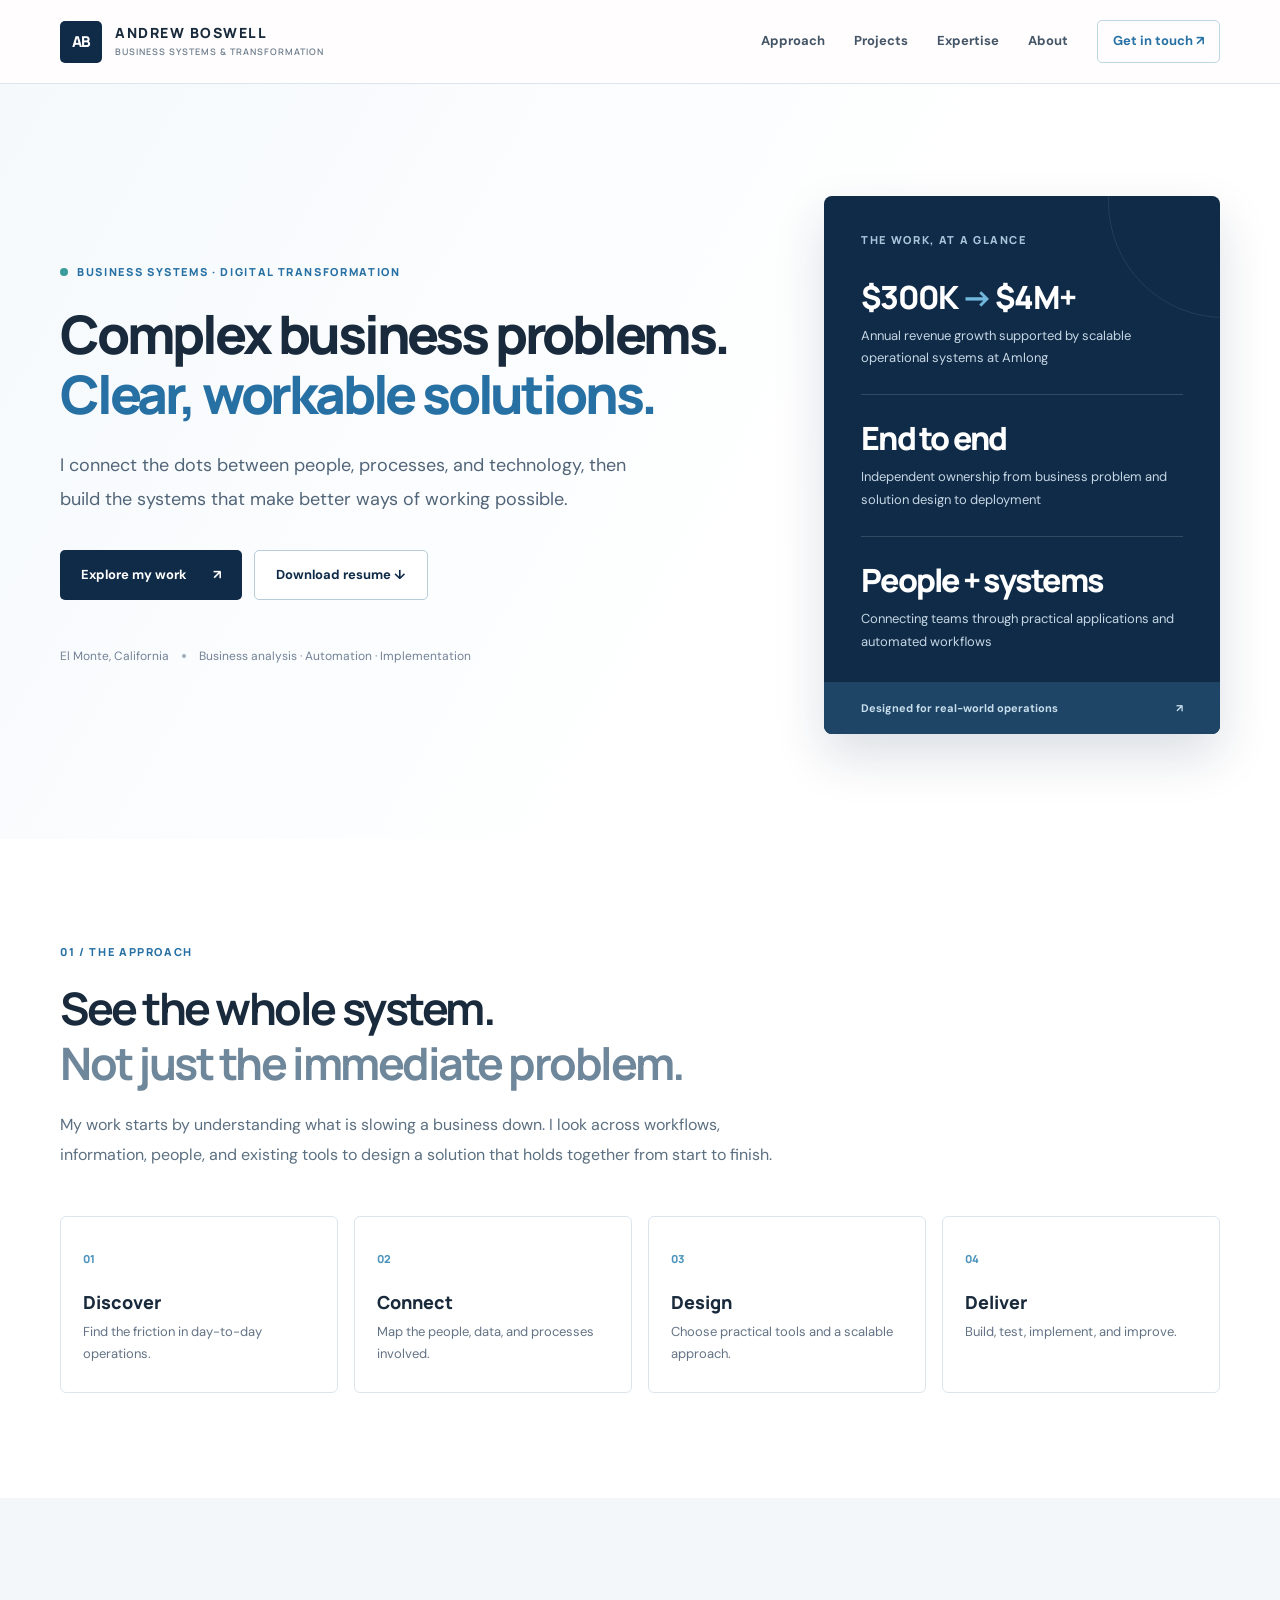
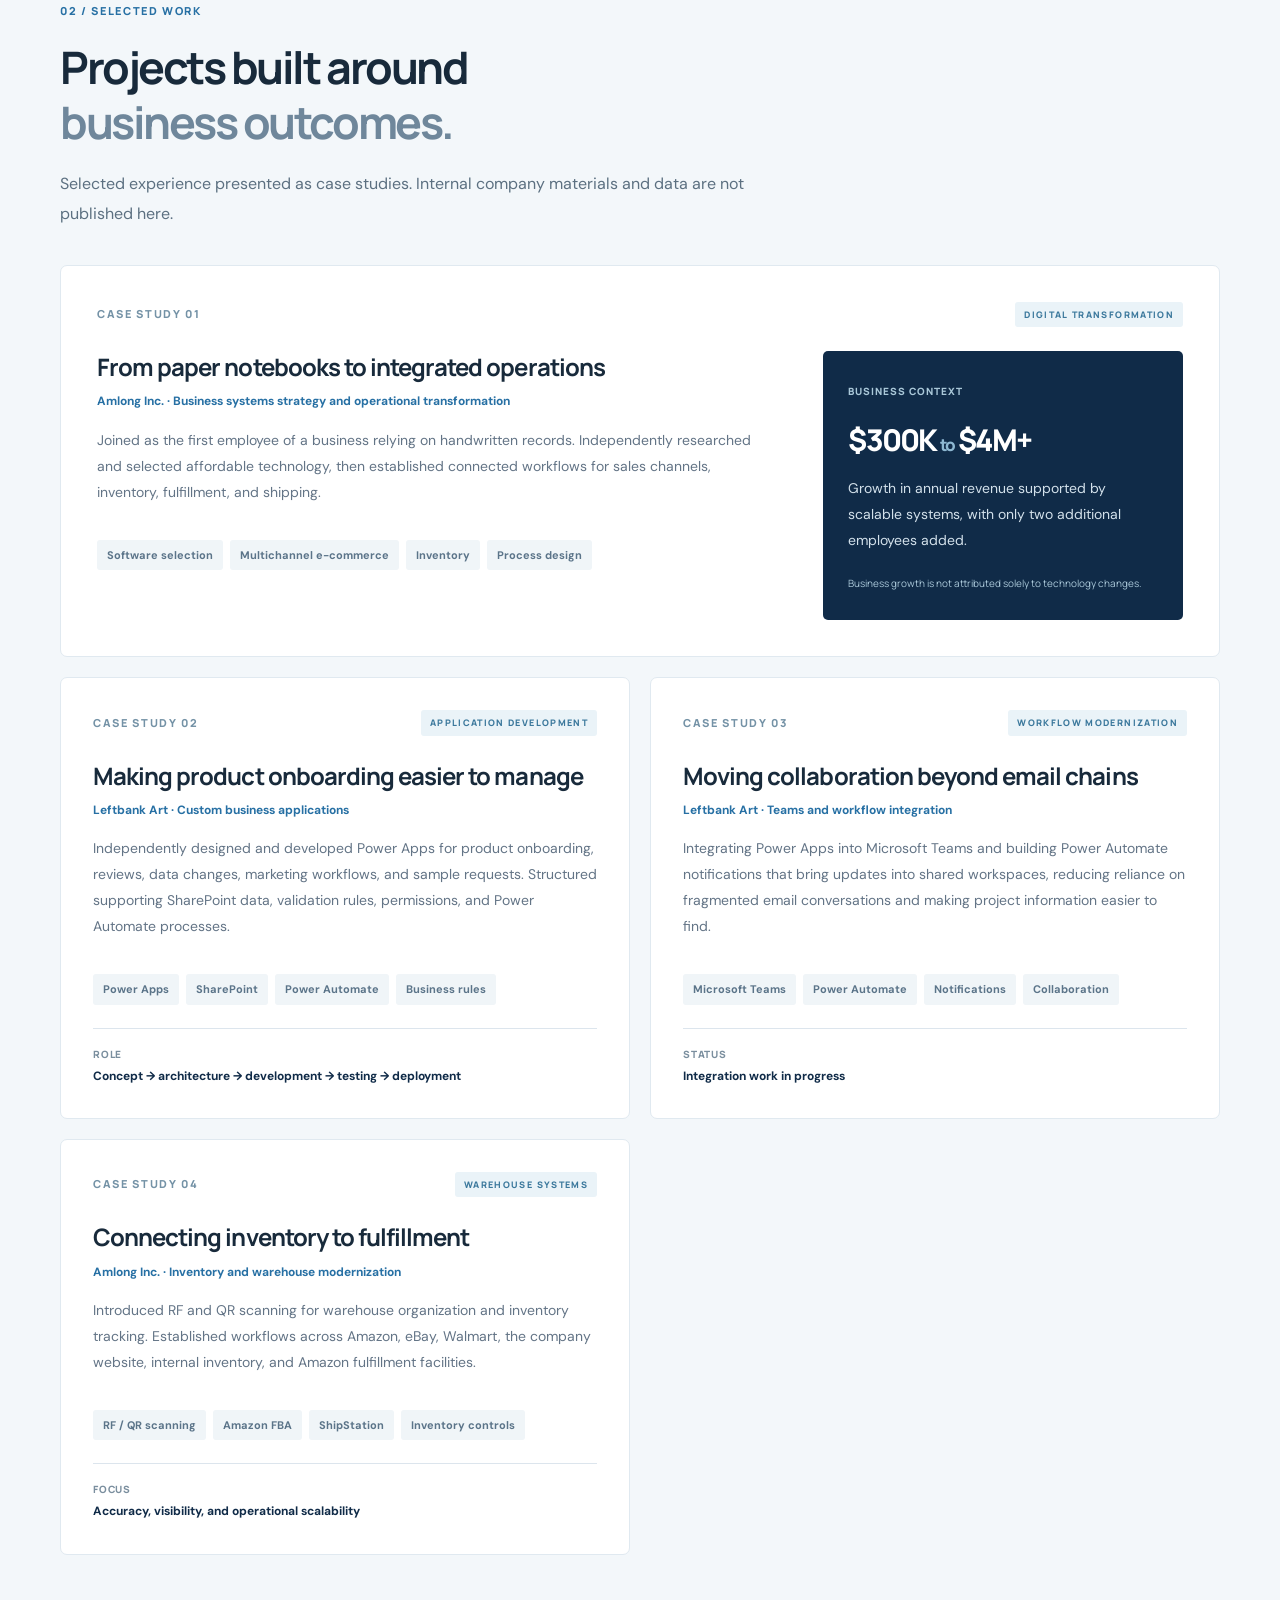
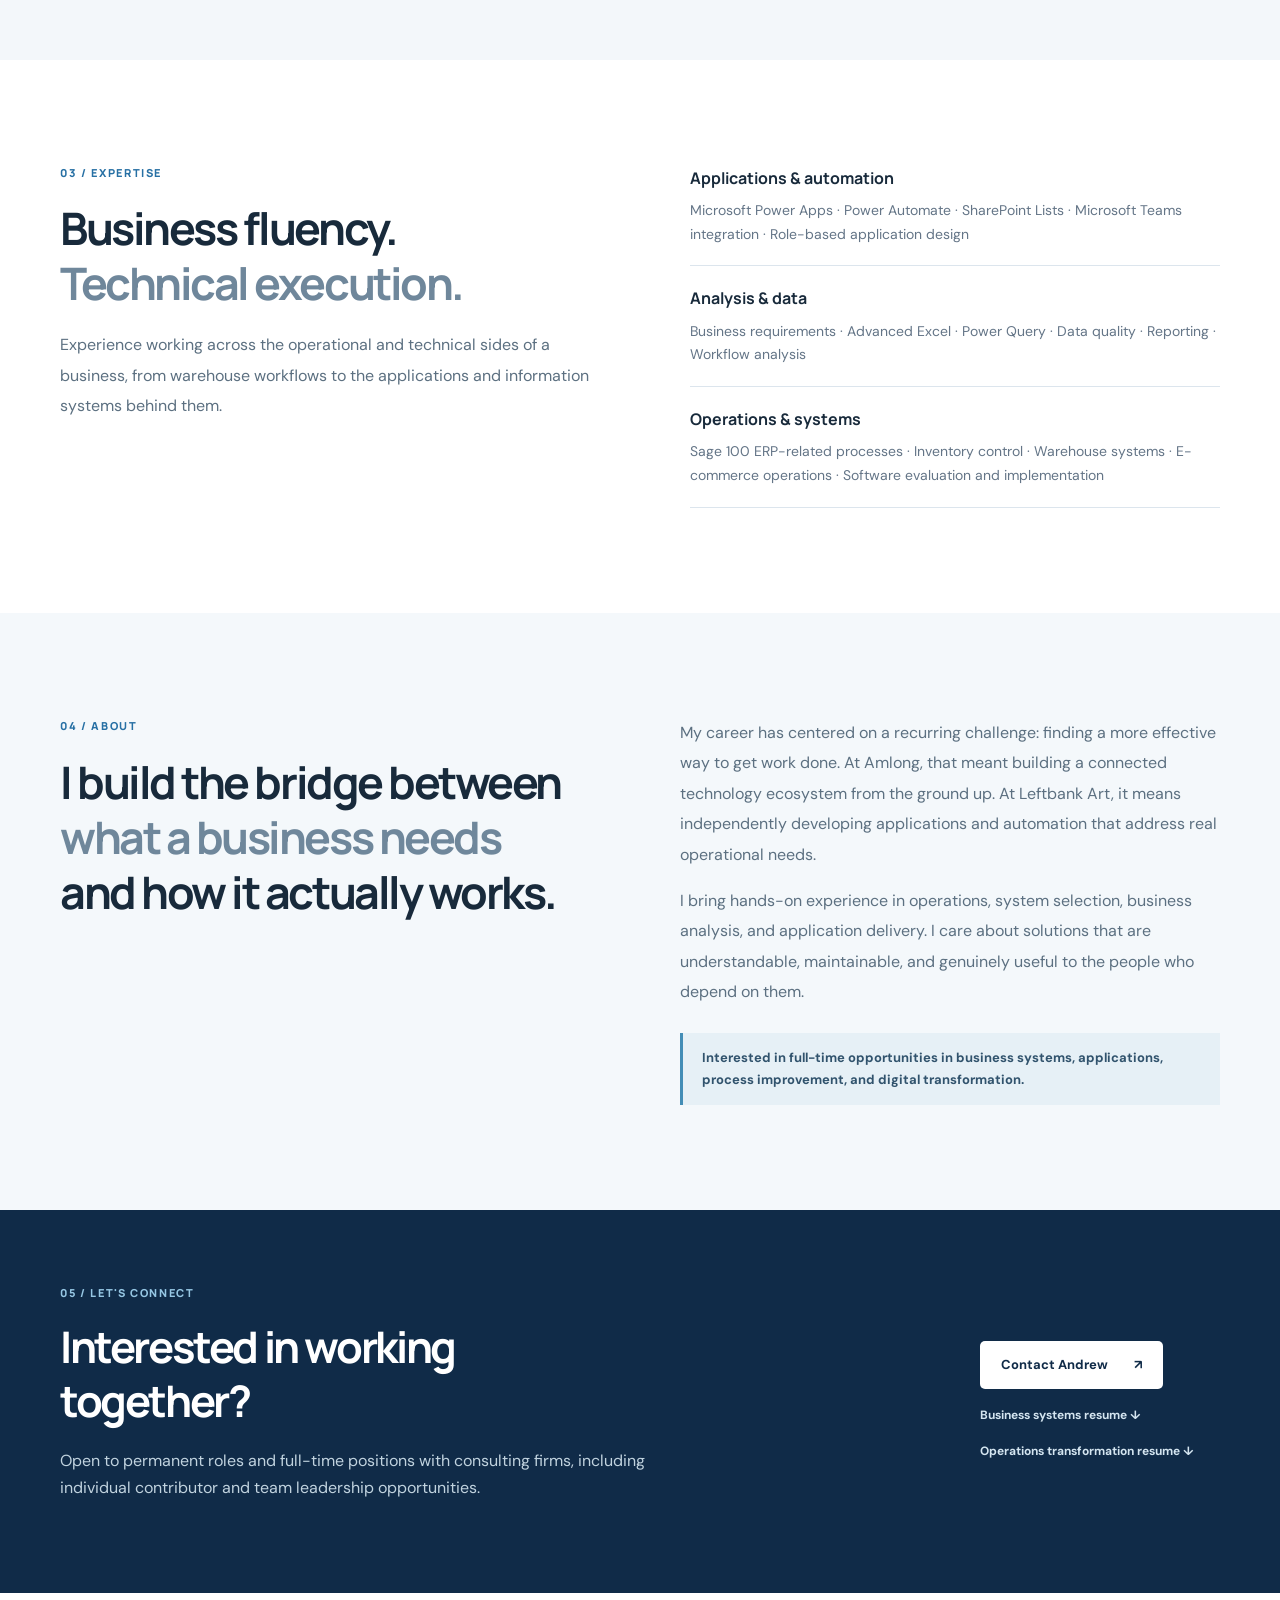
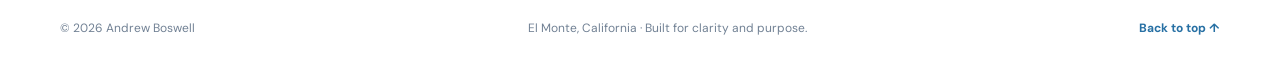
==== index.html @ 48b8f29e "Initial professional portfolio website" ====
<!doctype html>
<html lang="en">
<head>
  <meta charset="utf-8"><meta name="viewport" content="width=device-width, initial-scale=1">
  <meta name="description" content="Andrew Boswell is a business systems and digital transformation professional specializing in practical automation, integrated operations, and Microsoft Power Platform solutions.">
  <meta name="theme-color" content="#102b48"><title>Andrew Boswell | Business Systems & Digital Transformation</title>
  <link rel="stylesheet" href="assets/styles.css">
</head>
<body>
<a class="skip" href="#main">Skip to content</a>
<header class="site-header"><div class="shell header-inner"><a class="wordmark" href="#home" aria-label="Andrew Boswell home"><span class="mark">AB</span><span>ANDREW BOSWELL<small>BUSINESS SYSTEMS & TRANSFORMATION</small></span></a><button class="menu-toggle" type="button" aria-expanded="false" aria-controls="nav">Menu <span aria-hidden="true">☰</span></button><nav id="nav" aria-label="Main navigation"><a href="#approach">Approach</a><a href="#work">Projects</a><a href="#expertise">Expertise</a><a href="#about">About</a><a class="nav-contact" href="#contact">Get in touch <span aria-hidden="true">↗</span></a></nav></div></header>
<main id="main">
<section id="home" class="hero"><div class="shell hero-grid"><div><div class="eyebrow"><span class="status-dot"></span> BUSINESS SYSTEMS · DIGITAL TRANSFORMATION</div><h1>Complex business problems.<br><em>Clear, workable solutions.</em></h1><p class="hero-copy">I connect the dots between people, processes, and technology, then build the systems that make better ways of working possible.</p><div class="hero-actions"><a class="button primary" href="#work">Explore my work <span aria-hidden="true">↗</span></a><a class="button secondary" href="resumes/Andrew_Boswell_Systems_Automation_Resume.pdf" download>Download resume ↓</a></div><div class="hero-foot"><span>El Monte, California</span><span class="divider"></span><span>Business analysis · Automation · Implementation</span></div></div><aside class="hero-card" aria-label="Professional highlights"><div class="card-label">THE WORK, AT A GLANCE</div><div class="metric"><strong>$300K <span>→</span> $4M+</strong><p>Annual revenue growth supported by scalable operational systems at Amlong</p></div><div class="rule"></div><div class="metric"><strong>End to end</strong><p>Independent ownership from business problem and solution design to deployment</p></div><div class="rule"></div><div class="metric"><strong>People + systems</strong><p>Connecting teams through practical applications and automated workflows</p></div><div class="card-bottom">Designed for real-world operations <span aria-hidden="true">↗</span></div></aside></div></section>
<section id="approach" class="section approach"><div class="shell"><div class="section-heading"><span class="kicker">01 / THE APPROACH</span><h2>See the whole system.<br><span>Not just the immediate problem.</span></h2><p>My work starts by understanding what is slowing a business down. I look across workflows, information, people, and existing tools to design a solution that holds together from start to finish.</p></div><div class="steps" aria-label="Problem-solving process"><div><span>01</span><strong>Discover</strong><p>Find the friction in day-to-day operations.</p></div><div><span>02</span><strong>Connect</strong><p>Map the people, data, and processes involved.</p></div><div><span>03</span><strong>Design</strong><p>Choose practical tools and a scalable approach.</p></div><div><span>04</span><strong>Deliver</strong><p>Build, test, implement, and improve.</p></div></div></div></section>
<section id="work" class="section work"><div class="shell"><div class="section-heading compact"><span class="kicker">02 / SELECTED WORK</span><h2>Projects built around<br><span>business outcomes.</span></h2><p>Selected experience presented as case studies. Internal company materials and data are not published here.</p></div><div class="projects">
<article class="project featured"><div class="project-top"><span class="project-index">CASE STUDY 01</span><span class="project-tag">DIGITAL TRANSFORMATION</span></div><div class="project-body"><div><h3>From paper notebooks to integrated operations</h3><p class="project-lede">Amlong Inc. · Business systems strategy and operational transformation</p><p>Joined as the first employee of a business relying on handwritten records. Independently researched and selected affordable technology, then established connected workflows for sales channels, inventory, fulfillment, and shipping.</p><div class="tags"><span>Software selection</span><span>Multichannel e-commerce</span><span>Inventory</span><span>Process design</span></div></div><div class="outcome"><small>BUSINESS CONTEXT</small><strong>$300K <span>to</span> $4M+</strong><p>Growth in annual revenue supported by scalable systems, with only two additional employees added.</p><small class="fineprint">Business growth is not attributed solely to technology changes.</small></div></div></article>
<article class="project"><div class="project-top"><span class="project-index">CASE STUDY 02</span><span class="project-tag">APPLICATION DEVELOPMENT</span></div><h3>Making product onboarding easier to manage</h3><p class="project-lede">Leftbank Art · Custom business applications</p><p>Independently designed and developed Power Apps for product onboarding, reviews, data changes, marketing workflows, and sample requests. Structured supporting SharePoint data, validation rules, permissions, and Power Automate processes.</p><div class="tags"><span>Power Apps</span><span>SharePoint</span><span>Power Automate</span><span>Business rules</span></div><div class="project-result">ROLE <strong>Concept → architecture → development → testing → deployment</strong></div></article>
<article class="project"><div class="project-top"><span class="project-index">CASE STUDY 03</span><span class="project-tag">WORKFLOW MODERNIZATION</span></div><h3>Moving collaboration beyond email chains</h3><p class="project-lede">Leftbank Art · Teams and workflow integration</p><p>Integrating Power Apps into Microsoft Teams and building Power Automate notifications that bring updates into shared workspaces, reducing reliance on fragmented email conversations and making project information easier to find.</p><div class="tags"><span>Microsoft Teams</span><span>Power Automate</span><span>Notifications</span><span>Collaboration</span></div><div class="project-result">STATUS <strong>Integration work in progress</strong></div></article>
<article class="project"><div class="project-top"><span class="project-index">CASE STUDY 04</span><span class="project-tag">WAREHOUSE SYSTEMS</span></div><h3>Connecting inventory to fulfillment</h3><p class="project-lede">Amlong Inc. · Inventory and warehouse modernization</p><p>Introduced RF and QR scanning for warehouse organization and inventory tracking. Established workflows across Amazon, eBay, Walmart, the company website, internal inventory, and Amazon fulfillment facilities.</p><div class="tags"><span>RF / QR scanning</span><span>Amazon FBA</span><span>ShipStation</span><span>Inventory controls</span></div><div class="project-result">FOCUS <strong>Accuracy, visibility, and operational scalability</strong></div></article>
</div></div></section>
<section id="expertise" class="section expertise"><div class="shell expertise-grid"><div><span class="kicker">03 / EXPERTISE</span><h2>Business fluency.<br><span>Technical execution.</span></h2><p>Experience working across the operational and technical sides of a business, from warehouse workflows to the applications and information systems behind them.</p></div><div class="skill-groups"><div><h3>Applications & automation</h3><p>Microsoft Power Apps · Power Automate · SharePoint Lists · Microsoft Teams integration · Role-based application design</p></div><div><h3>Analysis & data</h3><p>Business requirements · Advanced Excel · Power Query · Data quality · Reporting · Workflow analysis</p></div><div><h3>Operations & systems</h3><p>Sage 100 ERP-related processes · Inventory control · Warehouse systems · E-commerce operations · Software evaluation and implementation</p></div></div></div></section>
<section id="about" class="section about"><div class="shell about-grid"><div><span class="kicker">04 / ABOUT</span><h2>I build the bridge between<br><span>what a business needs</span><br>and how it actually works.</h2></div><div><p>My career has centered on a recurring challenge: finding a more effective way to get work done. At Amlong, that meant building a connected technology ecosystem from the ground up. At Leftbank Art, it means independently developing applications and automation that address real operational needs.</p><p>I bring hands-on experience in operations, system selection, business analysis, and application delivery. I care about solutions that are understandable, maintainable, and genuinely useful to the people who depend on them.</p><div class="about-note">Interested in full-time opportunities in business systems, applications, process improvement, and digital transformation.</div></div></div></section>
<section id="contact" class="contact"><div class="shell contact-inner"><div><span class="kicker light">05 / LET'S CONNECT</span><h2>Interested in working<br>together?</h2><p>Open to permanent roles and full-time positions with consulting firms, including individual contributor and team leadership opportunities.</p></div><div class="contact-actions"><a class="button white" href="https://docs.google.com/forms/d/e/1FAIpQLSenA6qIRtO9xry71EmJA6jZyqe8kqA56TevQR6aJ2Om1M4k1w/viewform" target="_blank" rel="noopener noreferrer">Contact Andrew <span aria-hidden="true">↗</span></a><a class="text-link" href="resumes/Andrew_Boswell_Systems_Automation_Resume.pdf" download>Business systems resume ↓</a><a class="text-link" href="resumes/Andrew_Boswell_Operations_Transformation_Resume.pdf" download>Operations transformation resume ↓</a></div></div></section>
</main><footer><div class="shell footer-inner"><span>© <span id="year"></span> Andrew Boswell</span><span>El Monte, California · Built for clarity and purpose.</span><a href="#home">Back to top ↑</a></div></footer>
<script src="assets/main.js" defer></script>
</body></html>
---- assets/styles.css ----
@import url('https://fonts.googleapis.com/css2?family=DM+Sans:wght@400;500;600;700&family=Manrope:wght@400;500;600;700;800&display=swap');
:root{--navy:#102b48;--navy2:#173958;--ink:#182a3b;--muted:#637385;--blue:#2770a4;--pale:#eef5f9;--line:#dce5ed;--bg:#fff;--max:1160px}*{box-sizing:border-box}html{scroll-behavior:smooth;scroll-padding-top:86px}body{margin:0;color:var(--ink);font:16px/1.7 'DM Sans',Arial,sans-serif;background:var(--bg)}a{color:inherit;text-decoration:none}button{font:inherit}.shell{width:min(calc(100% - 64px),var(--max));margin:auto}.skip{position:absolute;top:-100px;left:10px;background:white;padding:10px;z-index:20}.skip:focus{top:10px}.site-header{position:sticky;top:0;z-index:10;background:#fffdfdf5;border-bottom:1px solid var(--line);backdrop-filter:blur(16px)}.header-inner{min-height:83px;display:flex;align-items:center;justify-content:space-between;gap:30px}.wordmark{display:flex;align-items:center;gap:13px;font:800 14px/1.15 Manrope,sans-serif;letter-spacing:.11em}.wordmark small{display:block;font:600 9px/1.4 Manrope,sans-serif;letter-spacing:.11em;color:#6e7e8e;margin-top:5px}.mark{display:grid;place-items:center;background:var(--navy);color:#fff;width:42px;height:42px;letter-spacing:-.06em;font-size:15px;border-radius:5px}nav{display:flex;align-items:center;gap:29px}nav a{font-size:13px;font-weight:700;color:#445567}nav a:hover,.text-link:hover{color:var(--blue)}nav .nav-contact{color:var(--blue);border:1px solid #bed5e4;padding:9px 15px;border-radius:5px}.menu-toggle{display:none}.hero{background:linear-gradient(120deg,#f5f9fc 0%,#fff 62%);padding:112px 0 105px}.hero-grid{display:grid;grid-template-columns:minmax(0,1.3fr) minmax(310px,.75fr);align-items:center;gap:78px}.eyebrow,.kicker,.card-label,.project-index,.project-tag{font:800 11px/1.5 Manrope,sans-serif;letter-spacing:.15em}.eyebrow{color:var(--blue);display:flex;align-items:center;gap:9px}.status-dot{height:8px;width:8px;border-radius:50%;background:#3b9d9a}h1,h2,h3,p{margin-top:0}h1,h2,h3{font-family:Manrope,Arial,sans-serif}h1{font-size:clamp(39px,4.15vw,64px);letter-spacing:-.06em;line-height:1.13;margin:24px 0 25px;font-weight:800}h1 em{font-style:normal;color:var(--blue)}.hero-copy{font-size:18px;line-height:1.85;max-width:580px;color:#526578}.hero-actions{display:flex;gap:12px;flex-wrap:wrap;margin:34px 0 46px}.button{display:inline-flex;justify-content:center;align-items:center;gap:26px;padding:13px 21px;border-radius:5px;font-size:13px;font-weight:700;transition:transform .2s,background .2s}.button:hover{transform:translateY(-2px)}.primary{background:var(--navy);color:#fff}.primary:hover{background:#244b70}.secondary{border:1px solid #b8ccda;background:#fff;color:var(--navy)}.hero-foot{display:flex;align-items:center;gap:13px;color:#738296;font-size:12px}.divider{height:4px;width:4px;background:#9babb9;border-radius:50%}.hero-card{background:var(--navy);color:#fff;padding:36px 37px 0;border-radius:8px;box-shadow:0 22px 50px #102b4826;position:relative;overflow:hidden}.hero-card:before{content:'';position:absolute;width:230px;height:230px;border:1px solid #ffffff15;border-radius:50%;right:-120px;top:-110px}.card-label{color:#a8c5db;margin-bottom:29px}.metric strong{font:800 32px/1.2 Manrope,sans-serif;letter-spacing:-.055em}.metric strong span{color:#71b6db}.metric p{color:#c5d6e3;font-size:13px;line-height:1.75;margin:8px 0 0}.rule{height:1px;background:#ffffff25;margin:24px 0}.card-bottom{background:#1e4565;margin:28px -37px 0;padding:17px 37px;display:flex;justify-content:space-between;color:#c8deed;font-size:11px;font-weight:700}.section{padding:105px 0}.kicker{color:var(--blue);display:block;margin-bottom:19px}h2{font-size:clamp(32px,3.5vw,47px);letter-spacing:-.055em;line-height:1.23;margin-bottom:20px}h2 span{color:#6f879b}.section-heading{max-width:720px;margin-bottom:45px}.section-heading p,.expertise-grid>div>p,.about-grid p{font-size:16px;color:#5c7081;line-height:1.9}.approach{background:#fff}.steps{display:grid;grid-template-columns:repeat(4,1fr);gap:16px}.steps>div{padding:27px 22px;border:1px solid var(--line);border-radius:6px;background:#fff}.steps span{font:800 11px Manrope;color:#4c94bc}.steps strong{display:block;font:800 18px Manrope;margin:19px 0 7px}.steps p{font-size:13px;color:var(--muted);margin:0}.work{background:#f3f7fa}.compact{margin-bottom:35px}.projects{display:grid;grid-template-columns:repeat(2,minmax(0,1fr));gap:20px}.project{background:#fff;padding:32px;border:1px solid #e0e9f0;border-radius:7px;display:flex;flex-direction:column}.project.featured{grid-column:1/-1;padding:36px}.project-top{display:flex;justify-content:space-between;align-items:center;gap:10px;margin-bottom:24px}.project-index{color:#7492a6}.project-tag{color:#3b789c;background:#eaf3f8;padding:6px 9px;border-radius:3px;font-size:9px}.project h3{font-size:24px;line-height:1.35;letter-spacing:-.04em;margin:0 0 8px}.project-lede{font-weight:700;color:var(--blue);font-size:12px;margin-bottom:16px}.project p:not(.project-lede){color:#637486;font-size:14px;line-height:1.85}.project-body{display:grid;grid-template-columns:1.4fr .75fr;gap:55px}.tags{display:flex;flex-wrap:wrap;gap:7px;margin-top:auto;padding-top:20px}.tags span{font-size:11px;font-weight:700;color:#5b7489;background:#f0f5f8;padding:6px 10px;border-radius:3px}.outcome{background:var(--navy);color:white;padding:25px;border-radius:5px;align-self:stretch}.outcome small{font:800 10px Manrope;letter-spacing:.1em;color:#aac8d9}.outcome strong{display:block;font:800 30px Manrope;letter-spacing:-.06em;margin:16px 0}.outcome strong span{font-size:17px;color:#8eb8d2}.outcome p{color:#d3e1eb!important}.outcome .fineprint{font-size:10px;font-weight:400;line-height:1.6;letter-spacing:0}.project-result{border-top:1px solid var(--line);padding-top:18px;margin-top:23px;font:800 10px Manrope;letter-spacing:.08em;color:#7a8e9e}.project-result strong{display:block;margin-top:6px;color:var(--navy);font:700 12px/1.6 'DM Sans';letter-spacing:0}.expertise-grid{display:grid;grid-template-columns:1fr 1fr;gap:100px}.skill-groups>div{padding:19px 0;border-bottom:1px solid var(--line)}.skill-groups>div:first-child{padding-top:0}.skill-groups h3{font-size:16px;margin:0 0 7px}.skill-groups p{font-size:14px;color:#647587;margin:0}.about{background:#f4f8fb}.about-grid{display:grid;grid-template-columns:1fr 1fr;gap:80px}.about-note{border-left:3px solid #438db6;padding:14px 19px;background:#e6f0f6;font-size:13px;color:#31536d;font-weight:700;margin-top:25px}.contact{background:var(--navy);color:white;padding:75px 0}.contact-inner{display:flex;justify-content:space-between;gap:45px;align-items:center}.contact h2{font-size:clamp(32px,3.4vw,47px)}.contact p{color:#c1d3df;max-width:590px}.kicker.light{color:#96c7e4}.contact-actions{display:flex;flex-direction:column;align-items:flex-start;gap:16px;min-width:240px}.white{background:#fff;color:var(--navy)}.text-link{font-size:12px;color:#d4e5f0;font-weight:700}footer{padding:25px 0;color:#718194;font-size:12px}.footer-inner{display:flex;justify-content:space-between;gap:20px}footer a{color:var(--blue);font-weight:700}a:focus-visible,button:focus-visible{outline:3px solid #4da8df;outline-offset:4px}@media(max-width:920px){.hero-grid{gap:30px}.hero{padding:75px 0}.hero-card{padding:26px 25px 0}.card-bottom{margin:26px -25px 0;padding:17px 25px}.metric strong{font-size:26px}.expertise-grid,.about-grid{gap:40px}nav{gap:16px}}@media(max-width:720px){.shell{width:min(calc(100% - 36px),var(--max))}.header-inner{min-height:70px}.menu-toggle{display:block;background:none;border:1px solid var(--line);border-radius:5px;padding:6px 10px;color:var(--navy);font-weight:700;font-size:13px}nav{display:none;position:absolute;left:0;right:0;top:70px;padding:15px 18px 22px;background:#fff;box-shadow:0 16px 20px #102b4814;flex-direction:column;align-items:stretch;gap:0}nav.open{display:flex}nav a{padding:10px}.hero{padding:65px 0}.hero-grid,.project-body,.expertise-grid,.about-grid{grid-template-columns:1fr}.hero-grid{gap:40px}.hero-copy{font-size:16px}.hero-foot{flex-wrap:wrap}.section{padding:68px 0}.steps,.projects{grid-template-columns:1fr 1fr}.steps{gap:10px}.steps>div{padding:19px}.project.featured{grid-column:1/-1}.project-body{gap:20px}.contact-inner{display:block}.contact-actions{margin-top:26px}.footer-inner{flex-wrap:wrap}}@media(max-width:530px){.wordmark{font-size:11px}.wordmark small{font-size:8px}.mark{width:36px;height:36px}.steps,.projects{grid-template-columns:1fr}.project{padding:24px}.project.featured{padding:24px}.project-top{align-items:flex-start}.project-tag{font-size:8px}.hero-actions{flex-direction:column;align-items:stretch}.hero-foot{font-size:11px}.footer-inner{display:grid;gap:8px}}@media(prefers-reduced-motion:reduce){html{scroll-behavior:auto}*{transition:none!important}}
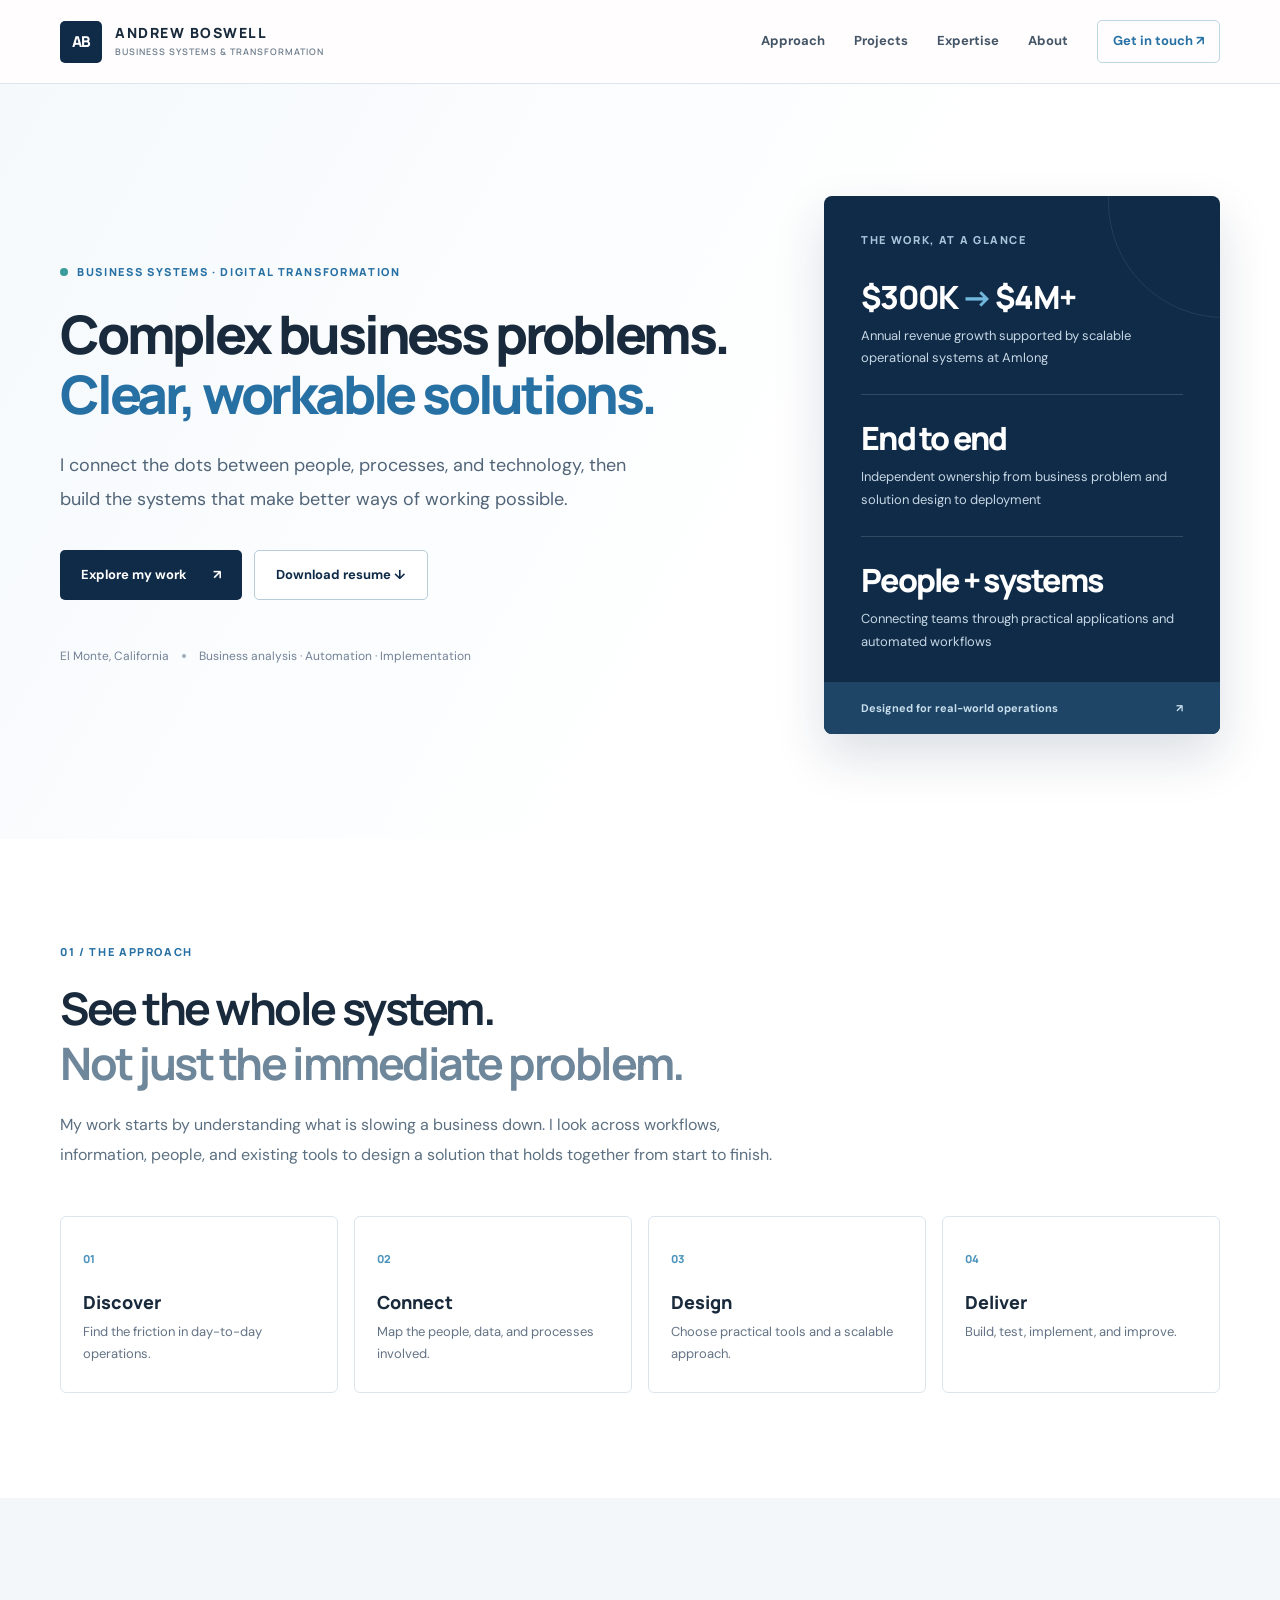
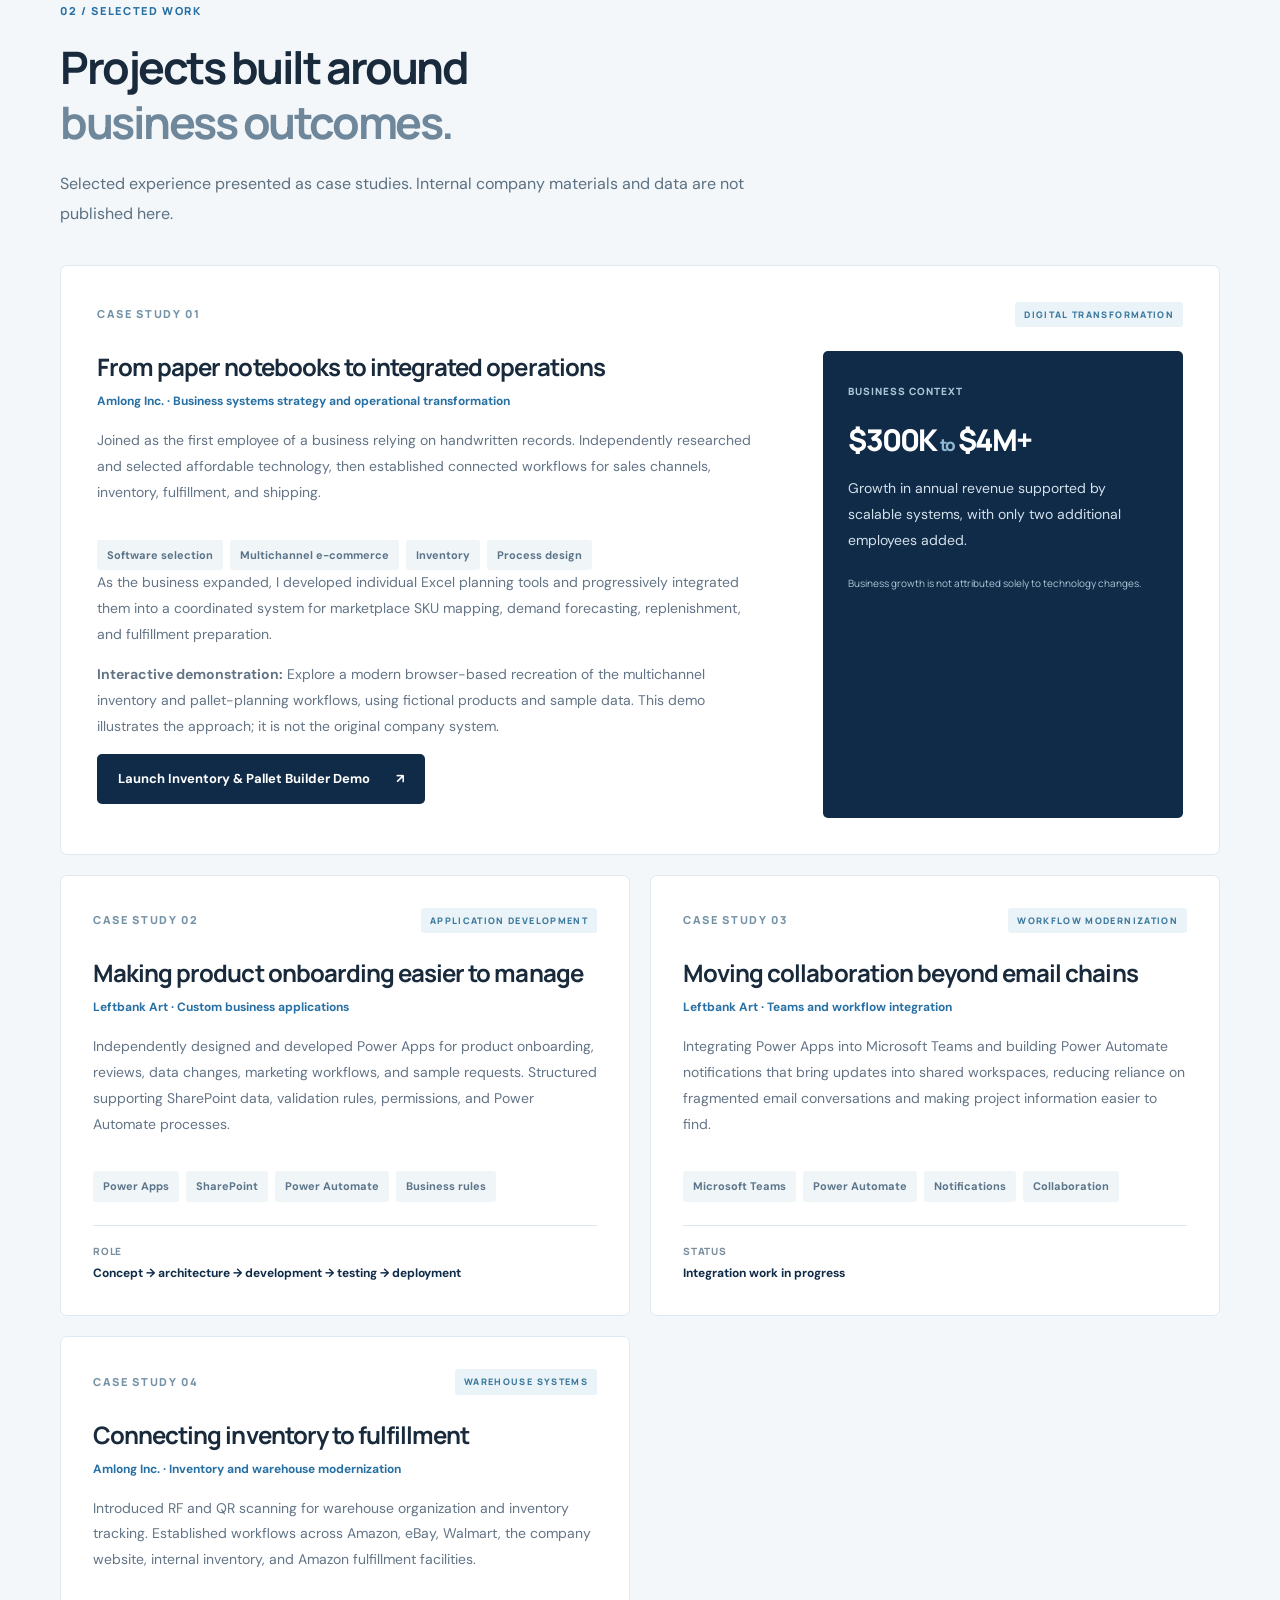
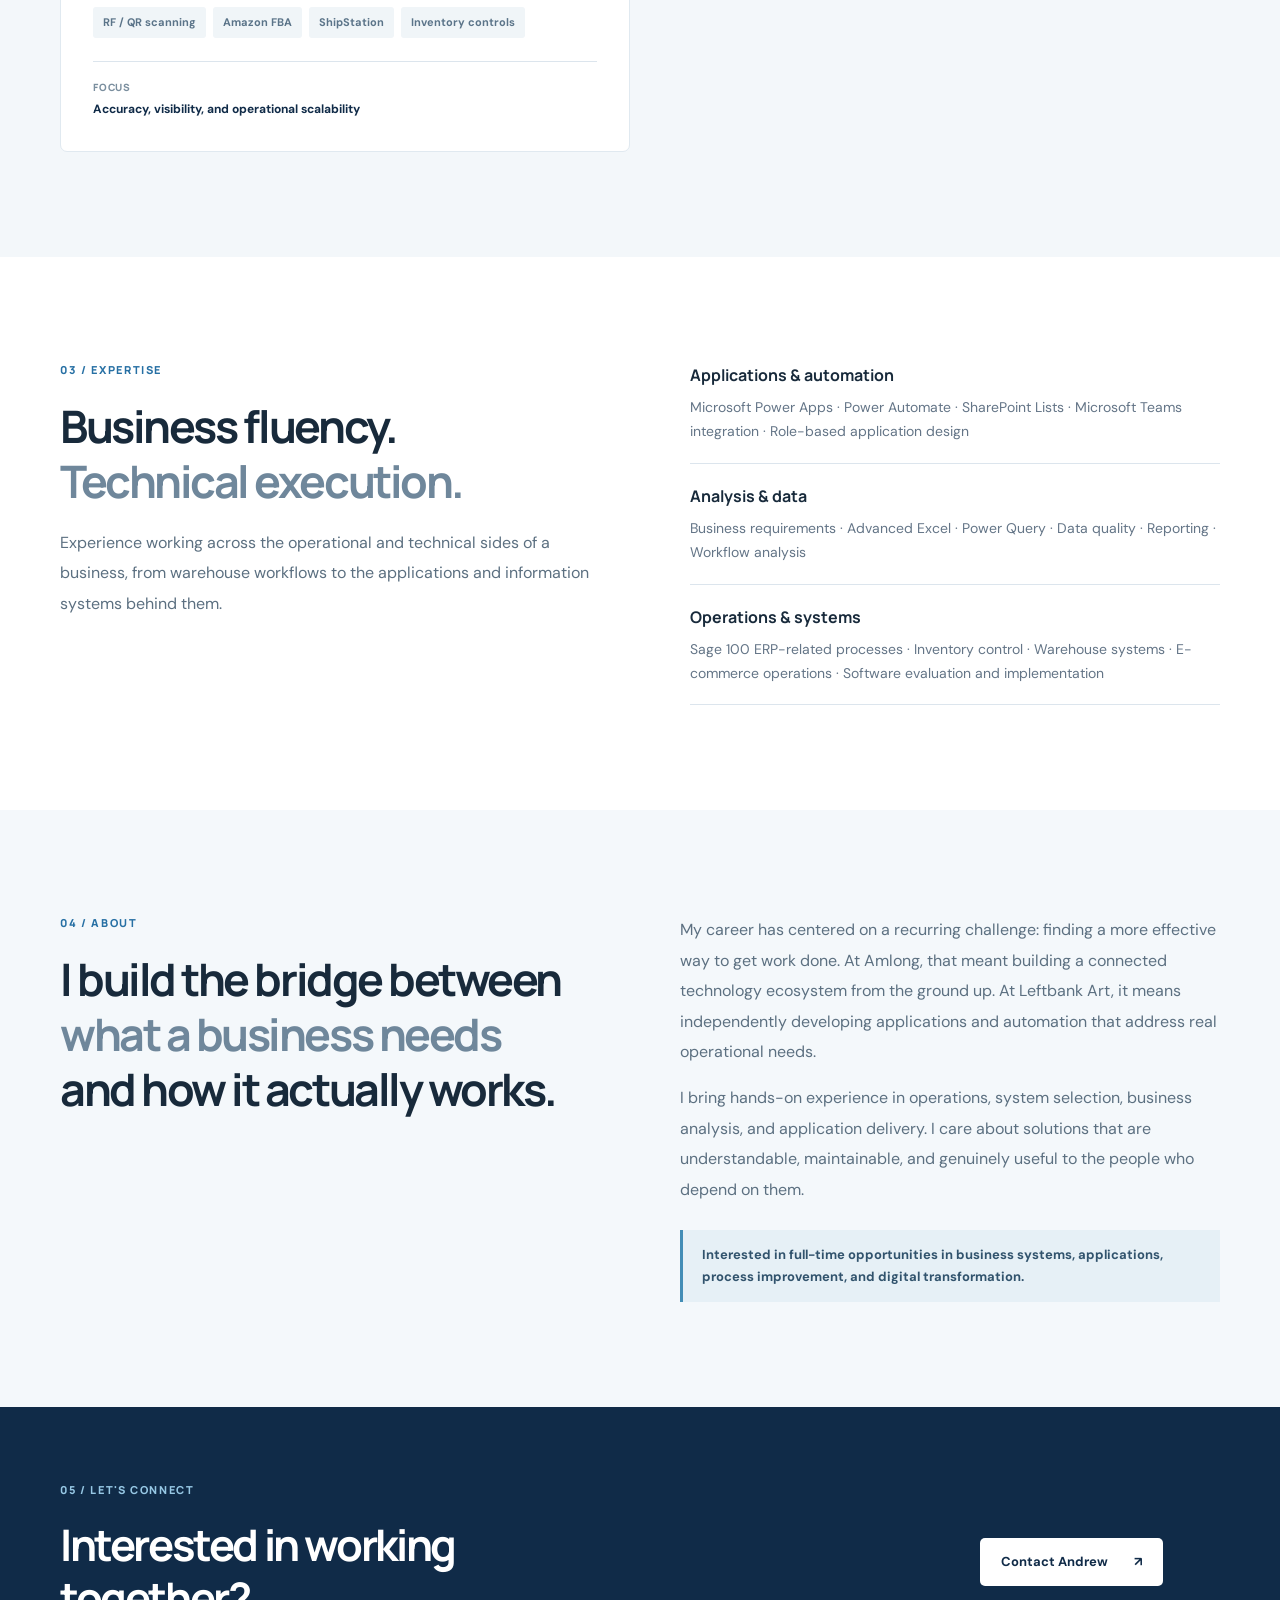
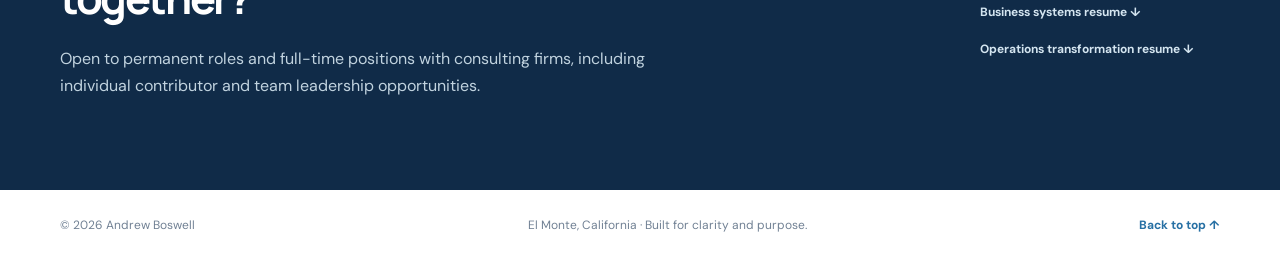
==== commit 99e3fda4: "Update index with inventory demo" ====
--- a/index.html
+++ b/index.html
@@ -5,6 +5,14 @@
   <meta name="description" content="Andrew Boswell is a business systems and digital transformation professional specializing in practical automation, integrated operations, and Microsoft Power Platform solutions.">
   <meta name="theme-color" content="#102b48"><title>Andrew Boswell | Business Systems & Digital Transformation</title>
   <link rel="stylesheet" href="assets/styles.css">
+
+
+<meta property="og:type" content="website">
+<meta property="og:title" content="Andrew Boswell | Business Systems & Operations Transformation">
+<meta property="og:description" content="Explore projects and case studies in business systems, product operations, workflow automation, and AI-assisted solutions.">
+<meta property="og:url" content="https://andrewboswell.github.io/">
+<meta property="og:image" content="https://andrewboswell.github.io/assets/0DD58471-484A-49C9-B5A6-238A3931A0EF.png">
+<meta name="twitter:card" content="summary_large_image">
 </head>
 <body>
 <a class="skip" href="#main">Skip to content</a>
@@ -13,7 +21,7 @@
 <section id="home" class="hero"><div class="shell hero-grid"><div><div class="eyebrow"><span class="status-dot"></span> BUSINESS SYSTEMS · DIGITAL TRANSFORMATION</div><h1>Complex business problems.<br><em>Clear, workable solutions.</em></h1><p class="hero-copy">I connect the dots between people, processes, and technology, then build the systems that make better ways of working possible.</p><div class="hero-actions"><a class="button primary" href="#work">Explore my work <span aria-hidden="true">↗</span></a><a class="button secondary" href="resumes/Andrew_Boswell_Systems_Automation_Resume.pdf" download>Download resume ↓</a></div><div class="hero-foot"><span>El Monte, California</span><span class="divider"></span><span>Business analysis · Automation · Implementation</span></div></div><aside class="hero-card" aria-label="Professional highlights"><div class="card-label">THE WORK, AT A GLANCE</div><div class="metric"><strong>$300K <span>→</span> $4M+</strong><p>Annual revenue growth supported by scalable operational systems at Amlong</p></div><div class="rule"></div><div class="metric"><strong>End to end</strong><p>Independent ownership from business problem and solution design to deployment</p></div><div class="rule"></div><div class="metric"><strong>People + systems</strong><p>Connecting teams through practical applications and automated workflows</p></div><div class="card-bottom">Designed for real-world operations <span aria-hidden="true">↗</span></div></aside></div></section>
 <section id="approach" class="section approach"><div class="shell"><div class="section-heading"><span class="kicker">01 / THE APPROACH</span><h2>See the whole system.<br><span>Not just the immediate problem.</span></h2><p>My work starts by understanding what is slowing a business down. I look across workflows, information, people, and existing tools to design a solution that holds together from start to finish.</p></div><div class="steps" aria-label="Problem-solving process"><div><span>01</span><strong>Discover</strong><p>Find the friction in day-to-day operations.</p></div><div><span>02</span><strong>Connect</strong><p>Map the people, data, and processes involved.</p></div><div><span>03</span><strong>Design</strong><p>Choose practical tools and a scalable approach.</p></div><div><span>04</span><strong>Deliver</strong><p>Build, test, implement, and improve.</p></div></div></div></section>
 <section id="work" class="section work"><div class="shell"><div class="section-heading compact"><span class="kicker">02 / SELECTED WORK</span><h2>Projects built around<br><span>business outcomes.</span></h2><p>Selected experience presented as case studies. Internal company materials and data are not published here.</p></div><div class="projects">
-<article class="project featured"><div class="project-top"><span class="project-index">CASE STUDY 01</span><span class="project-tag">DIGITAL TRANSFORMATION</span></div><div class="project-body"><div><h3>From paper notebooks to integrated operations</h3><p class="project-lede">Amlong Inc. · Business systems strategy and operational transformation</p><p>Joined as the first employee of a business relying on handwritten records. Independently researched and selected affordable technology, then established connected workflows for sales channels, inventory, fulfillment, and shipping.</p><div class="tags"><span>Software selection</span><span>Multichannel e-commerce</span><span>Inventory</span><span>Process design</span></div></div><div class="outcome"><small>BUSINESS CONTEXT</small><strong>$300K <span>to</span> $4M+</strong><p>Growth in annual revenue supported by scalable systems, with only two additional employees added.</p><small class="fineprint">Business growth is not attributed solely to technology changes.</small></div></div></article>
+<article class="project featured"><div class="project-top"><span class="project-index">CASE STUDY 01</span><span class="project-tag">DIGITAL TRANSFORMATION</span></div><div class="project-body"><div><h3>From paper notebooks to integrated operations</h3><p class="project-lede">Amlong Inc. · Business systems strategy and operational transformation</p><p>Joined as the first employee of a business relying on handwritten records. Independently researched and selected affordable technology, then established connected workflows for sales channels, inventory, fulfillment, and shipping.</p><div class="tags"><span>Software selection</span><span>Multichannel e-commerce</span><span>Inventory</span><span>Process design</span></div><p>As the business expanded, I developed individual Excel planning tools and progressively integrated them into a coordinated system for marketplace SKU mapping, demand forecasting, replenishment, and fulfillment preparation.</p><p><strong>Interactive demonstration:</strong> Explore a modern browser-based recreation of the multichannel inventory and pallet-planning workflows, using fictional products and sample data. This demo illustrates the approach; it is not the original company system.</p><p><a class="button primary" href="inventory-demo/" target="_blank" rel="noopener noreferrer">Launch Inventory &amp; Pallet Builder Demo <span aria-hidden="true">↗</span></a></p></div><div class="outcome"><small>BUSINESS CONTEXT</small><strong>$300K <span>to</span> $4M+</strong><p>Growth in annual revenue supported by scalable systems, with only two additional employees added.</p><small class="fineprint">Business growth is not attributed solely to technology changes.</small></div></div></article>
 <article class="project"><div class="project-top"><span class="project-index">CASE STUDY 02</span><span class="project-tag">APPLICATION DEVELOPMENT</span></div><h3>Making product onboarding easier to manage</h3><p class="project-lede">Leftbank Art · Custom business applications</p><p>Independently designed and developed Power Apps for product onboarding, reviews, data changes, marketing workflows, and sample requests. Structured supporting SharePoint data, validation rules, permissions, and Power Automate processes.</p><div class="tags"><span>Power Apps</span><span>SharePoint</span><span>Power Automate</span><span>Business rules</span></div><div class="project-result">ROLE <strong>Concept → architecture → development → testing → deployment</strong></div></article>
 <article class="project"><div class="project-top"><span class="project-index">CASE STUDY 03</span><span class="project-tag">WORKFLOW MODERNIZATION</span></div><h3>Moving collaboration beyond email chains</h3><p class="project-lede">Leftbank Art · Teams and workflow integration</p><p>Integrating Power Apps into Microsoft Teams and building Power Automate notifications that bring updates into shared workspaces, reducing reliance on fragmented email conversations and making project information easier to find.</p><div class="tags"><span>Microsoft Teams</span><span>Power Automate</span><span>Notifications</span><span>Collaboration</span></div><div class="project-result">STATUS <strong>Integration work in progress</strong></div></article>
 <article class="project"><div class="project-top"><span class="project-index">CASE STUDY 04</span><span class="project-tag">WAREHOUSE SYSTEMS</span></div><h3>Connecting inventory to fulfillment</h3><p class="project-lede">Amlong Inc. · Inventory and warehouse modernization</p><p>Introduced RF and QR scanning for warehouse organization and inventory tracking. Established workflows across Amazon, eBay, Walmart, the company website, internal inventory, and Amazon fulfillment facilities.</p><div class="tags"><span>RF / QR scanning</span><span>Amazon FBA</span><span>ShipStation</span><span>Inventory controls</span></div><div class="project-result">FOCUS <strong>Accuracy, visibility, and operational scalability</strong></div></article>
@@ -23,4 +31,4 @@
 <section id="contact" class="contact"><div class="shell contact-inner"><div><span class="kicker light">05 / LET'S CONNECT</span><h2>Interested in working<br>together?</h2><p>Open to permanent roles and full-time positions with consulting firms, including individual contributor and team leadership opportunities.</p></div><div class="contact-actions"><a class="button white" href="https://docs.google.com/forms/d/e/1FAIpQLSenA6qIRtO9xry71EmJA6jZyqe8kqA56TevQR6aJ2Om1M4k1w/viewform" target="_blank" rel="noopener noreferrer">Contact Andrew <span aria-hidden="true">↗</span></a><a class="text-link" href="resumes/Andrew_Boswell_Systems_Automation_Resume.pdf" download>Business systems resume ↓</a><a class="text-link" href="resumes/Andrew_Boswell_Operations_Transformation_Resume.pdf" download>Operations transformation resume ↓</a></div></div></section>
 </main><footer><div class="shell footer-inner"><span>© <span id="year"></span> Andrew Boswell</span><span>El Monte, California · Built for clarity and purpose.</span><a href="#home">Back to top ↑</a></div></footer>
 <script src="assets/main.js" defer></script>
-</body></html>
+</body></html>
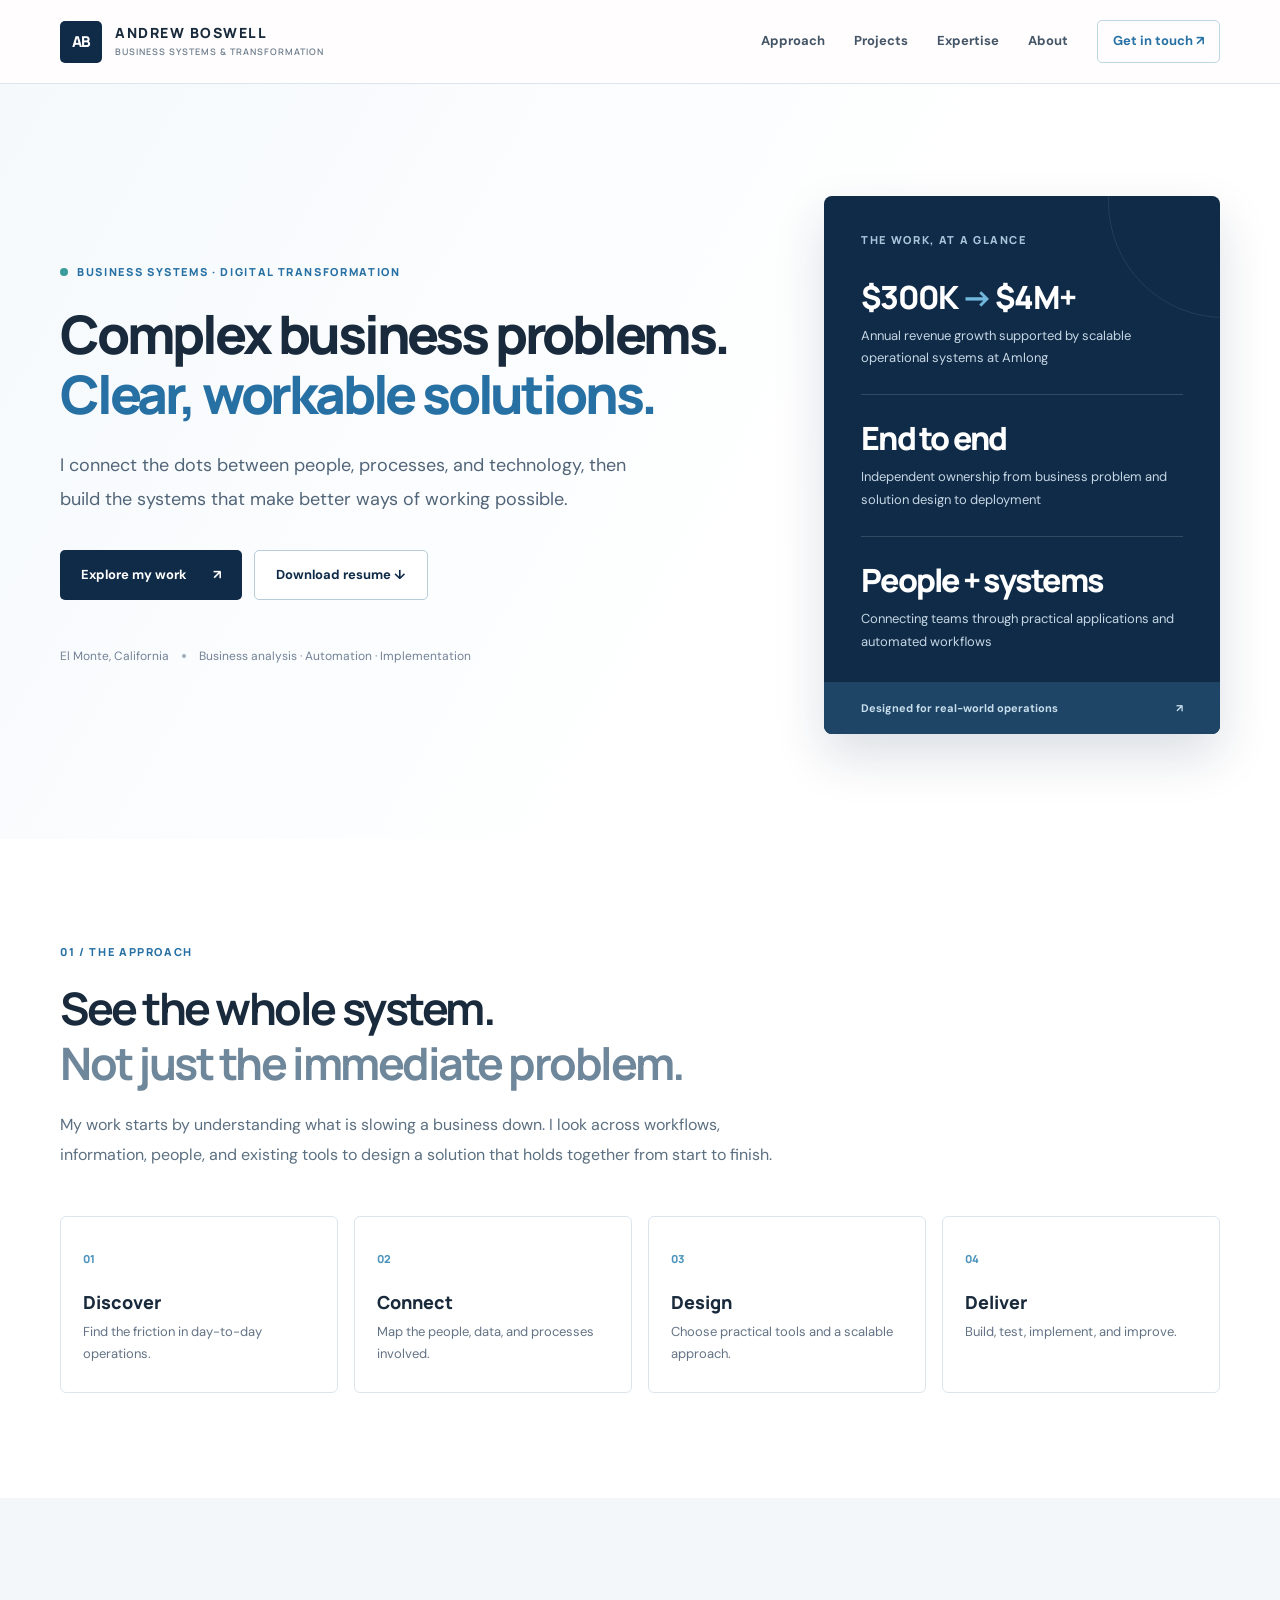
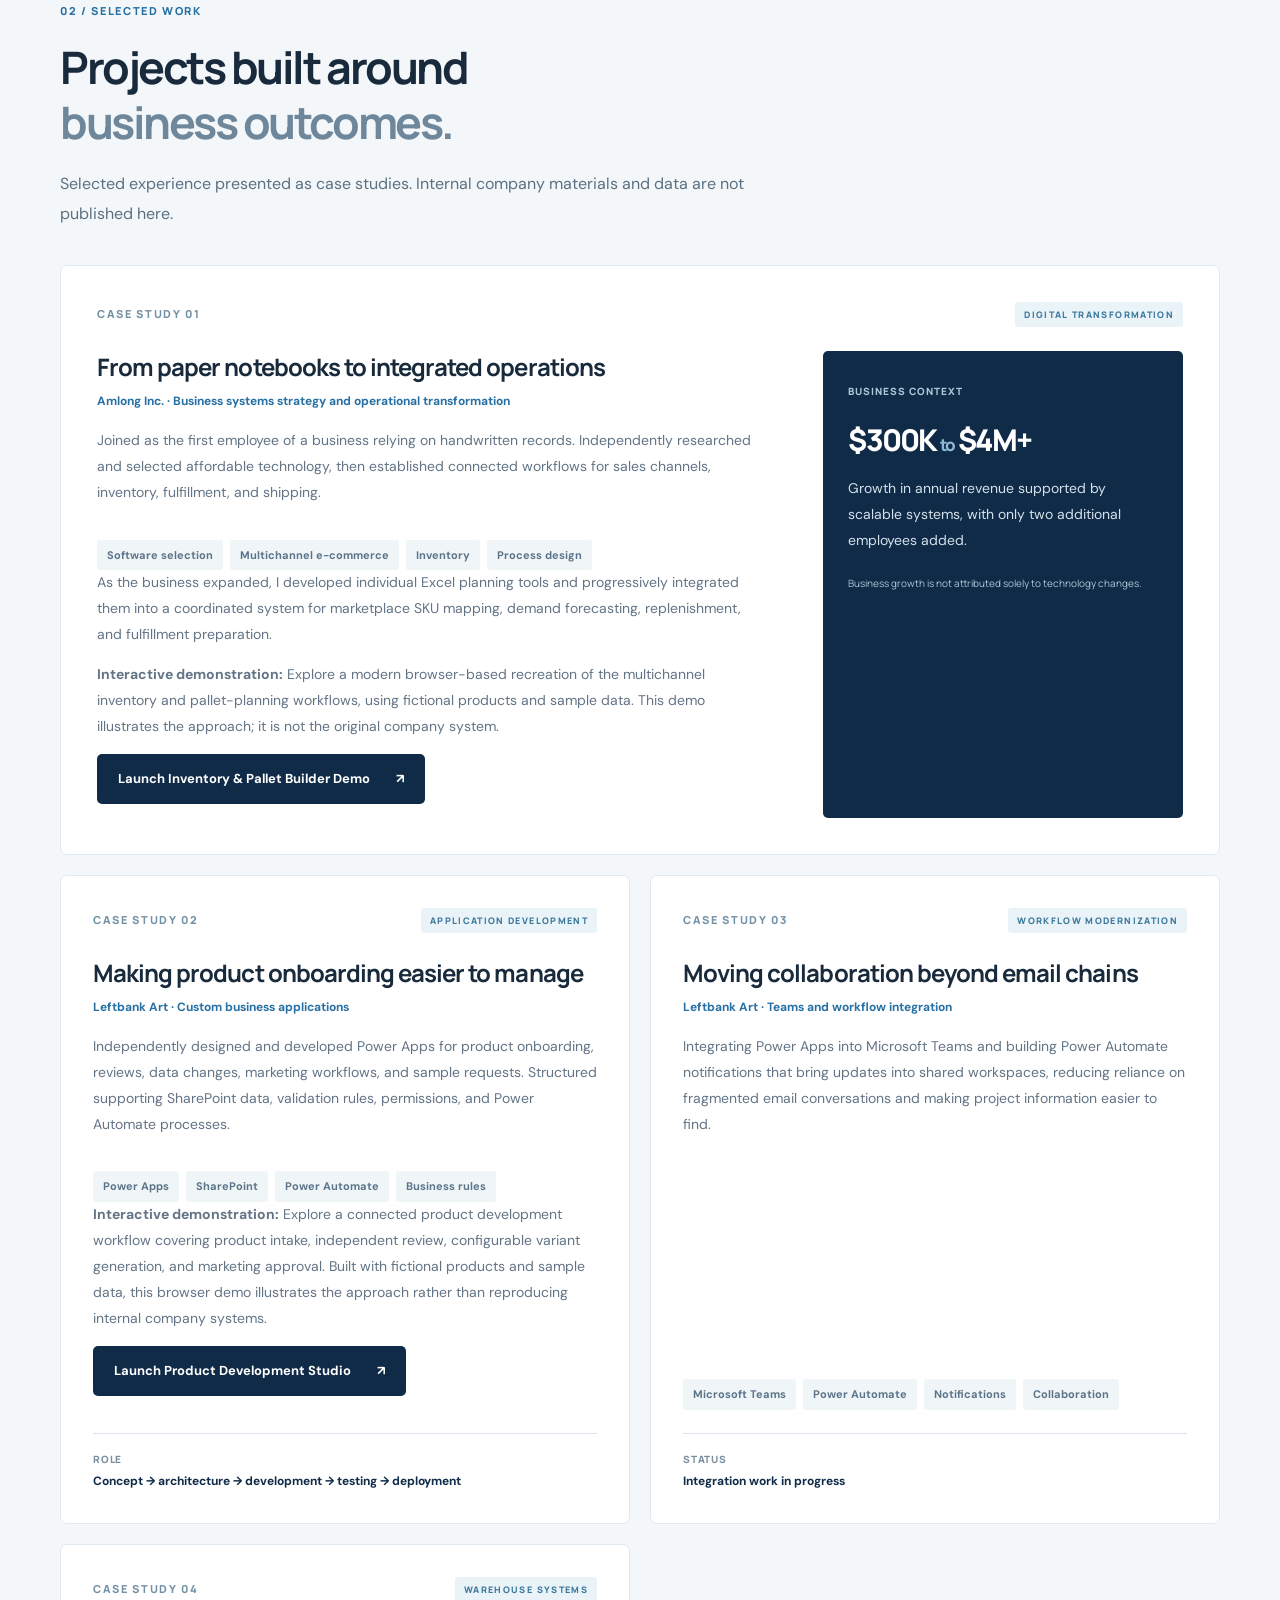
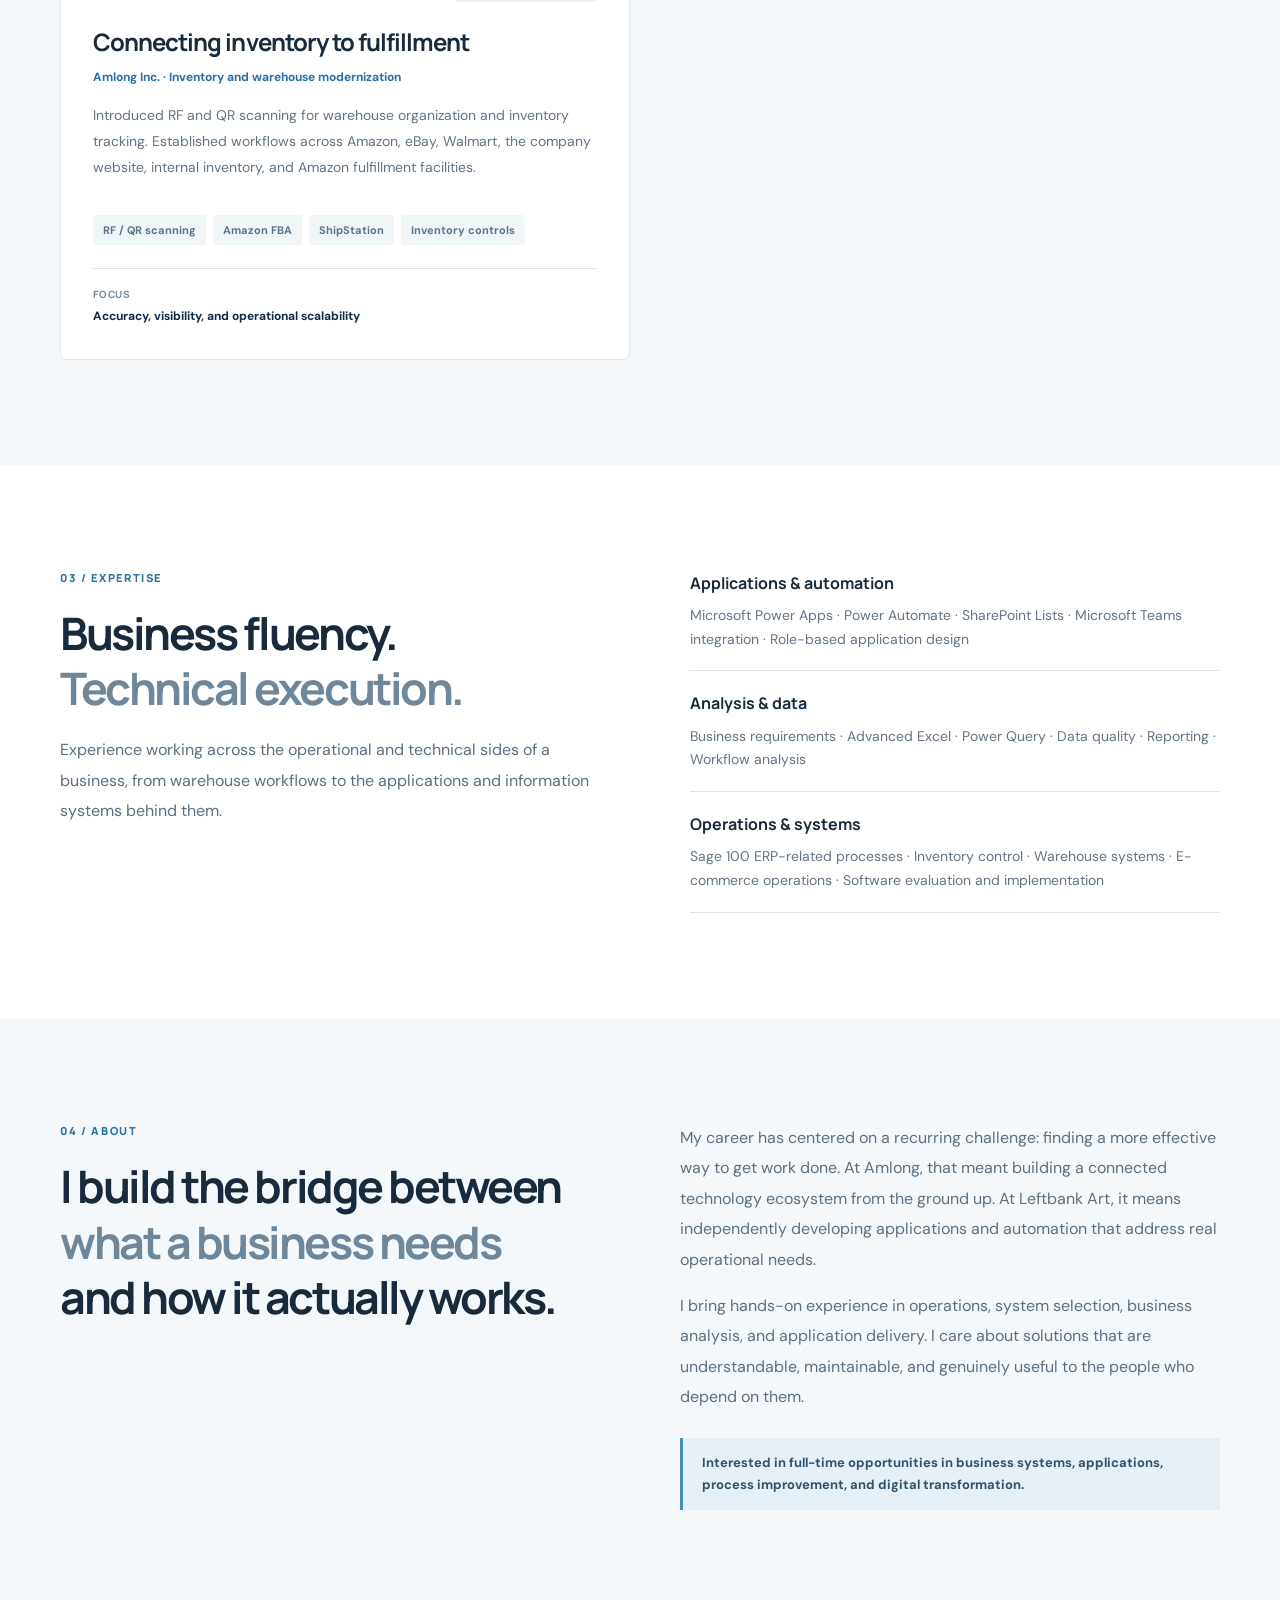
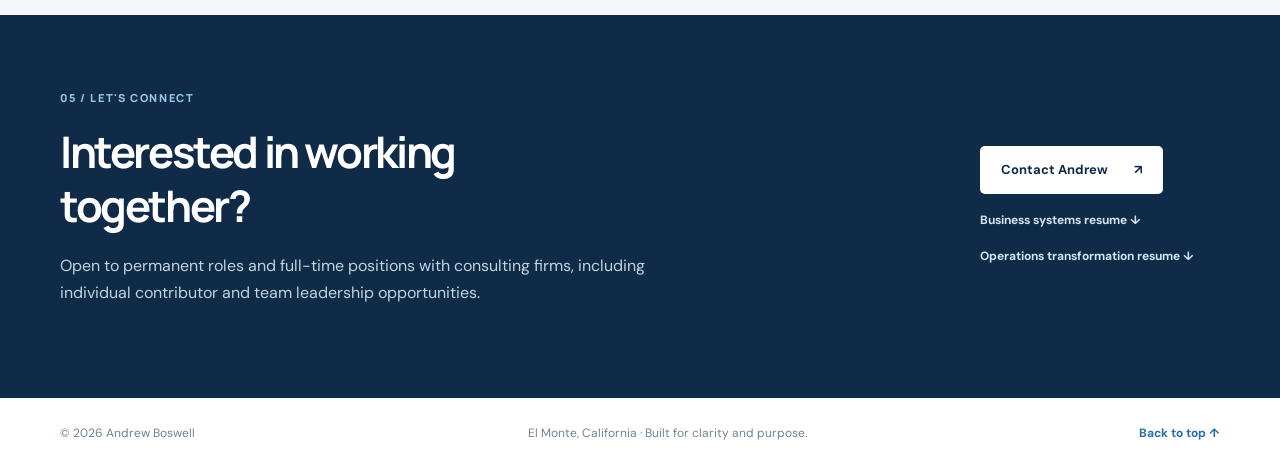
==== commit 5f47e8b9: "Update index with two demos" ====
--- a/index.html
+++ b/index.html
@@ -22,7 +22,7 @@
 <section id="approach" class="section approach"><div class="shell"><div class="section-heading"><span class="kicker">01 / THE APPROACH</span><h2>See the whole system.<br><span>Not just the immediate problem.</span></h2><p>My work starts by understanding what is slowing a business down. I look across workflows, information, people, and existing tools to design a solution that holds together from start to finish.</p></div><div class="steps" aria-label="Problem-solving process"><div><span>01</span><strong>Discover</strong><p>Find the friction in day-to-day operations.</p></div><div><span>02</span><strong>Connect</strong><p>Map the people, data, and processes involved.</p></div><div><span>03</span><strong>Design</strong><p>Choose practical tools and a scalable approach.</p></div><div><span>04</span><strong>Deliver</strong><p>Build, test, implement, and improve.</p></div></div></div></section>
 <section id="work" class="section work"><div class="shell"><div class="section-heading compact"><span class="kicker">02 / SELECTED WORK</span><h2>Projects built around<br><span>business outcomes.</span></h2><p>Selected experience presented as case studies. Internal company materials and data are not published here.</p></div><div class="projects">
 <article class="project featured"><div class="project-top"><span class="project-index">CASE STUDY 01</span><span class="project-tag">DIGITAL TRANSFORMATION</span></div><div class="project-body"><div><h3>From paper notebooks to integrated operations</h3><p class="project-lede">Amlong Inc. · Business systems strategy and operational transformation</p><p>Joined as the first employee of a business relying on handwritten records. Independently researched and selected affordable technology, then established connected workflows for sales channels, inventory, fulfillment, and shipping.</p><div class="tags"><span>Software selection</span><span>Multichannel e-commerce</span><span>Inventory</span><span>Process design</span></div><p>As the business expanded, I developed individual Excel planning tools and progressively integrated them into a coordinated system for marketplace SKU mapping, demand forecasting, replenishment, and fulfillment preparation.</p><p><strong>Interactive demonstration:</strong> Explore a modern browser-based recreation of the multichannel inventory and pallet-planning workflows, using fictional products and sample data. This demo illustrates the approach; it is not the original company system.</p><p><a class="button primary" href="inventory-demo/" target="_blank" rel="noopener noreferrer">Launch Inventory &amp; Pallet Builder Demo <span aria-hidden="true">↗</span></a></p></div><div class="outcome"><small>BUSINESS CONTEXT</small><strong>$300K <span>to</span> $4M+</strong><p>Growth in annual revenue supported by scalable systems, with only two additional employees added.</p><small class="fineprint">Business growth is not attributed solely to technology changes.</small></div></div></article>
-<article class="project"><div class="project-top"><span class="project-index">CASE STUDY 02</span><span class="project-tag">APPLICATION DEVELOPMENT</span></div><h3>Making product onboarding easier to manage</h3><p class="project-lede">Leftbank Art · Custom business applications</p><p>Independently designed and developed Power Apps for product onboarding, reviews, data changes, marketing workflows, and sample requests. Structured supporting SharePoint data, validation rules, permissions, and Power Automate processes.</p><div class="tags"><span>Power Apps</span><span>SharePoint</span><span>Power Automate</span><span>Business rules</span></div><div class="project-result">ROLE <strong>Concept → architecture → development → testing → deployment</strong></div></article>
+<article class="project"><div class="project-top"><span class="project-index">CASE STUDY 02</span><span class="project-tag">APPLICATION DEVELOPMENT</span></div><h3>Making product onboarding easier to manage</h3><p class="project-lede">Leftbank Art · Custom business applications</p><p>Independently designed and developed Power Apps for product onboarding, reviews, data changes, marketing workflows, and sample requests. Structured supporting SharePoint data, validation rules, permissions, and Power Automate processes.</p><div class="tags"><span>Power Apps</span><span>SharePoint</span><span>Power Automate</span><span>Business rules</span></div><p><strong>Interactive demonstration:</strong> Explore a connected product development workflow covering product intake, independent review, configurable variant generation, and marketing approval. Built with fictional products and sample data, this browser demo illustrates the approach rather than reproducing internal company systems.</p><p><a class="button primary" href="product-suite-demo/" target="_blank" rel="noopener noreferrer">Launch Product Development Studio <span aria-hidden="true">↗</span></a></p><div class="project-result">ROLE <strong>Concept → architecture → development → testing → deployment</strong></div></article>
 <article class="project"><div class="project-top"><span class="project-index">CASE STUDY 03</span><span class="project-tag">WORKFLOW MODERNIZATION</span></div><h3>Moving collaboration beyond email chains</h3><p class="project-lede">Leftbank Art · Teams and workflow integration</p><p>Integrating Power Apps into Microsoft Teams and building Power Automate notifications that bring updates into shared workspaces, reducing reliance on fragmented email conversations and making project information easier to find.</p><div class="tags"><span>Microsoft Teams</span><span>Power Automate</span><span>Notifications</span><span>Collaboration</span></div><div class="project-result">STATUS <strong>Integration work in progress</strong></div></article>
 <article class="project"><div class="project-top"><span class="project-index">CASE STUDY 04</span><span class="project-tag">WAREHOUSE SYSTEMS</span></div><h3>Connecting inventory to fulfillment</h3><p class="project-lede">Amlong Inc. · Inventory and warehouse modernization</p><p>Introduced RF and QR scanning for warehouse organization and inventory tracking. Established workflows across Amazon, eBay, Walmart, the company website, internal inventory, and Amazon fulfillment facilities.</p><div class="tags"><span>RF / QR scanning</span><span>Amazon FBA</span><span>ShipStation</span><span>Inventory controls</span></div><div class="project-result">FOCUS <strong>Accuracy, visibility, and operational scalability</strong></div></article>
 </div></div></section>
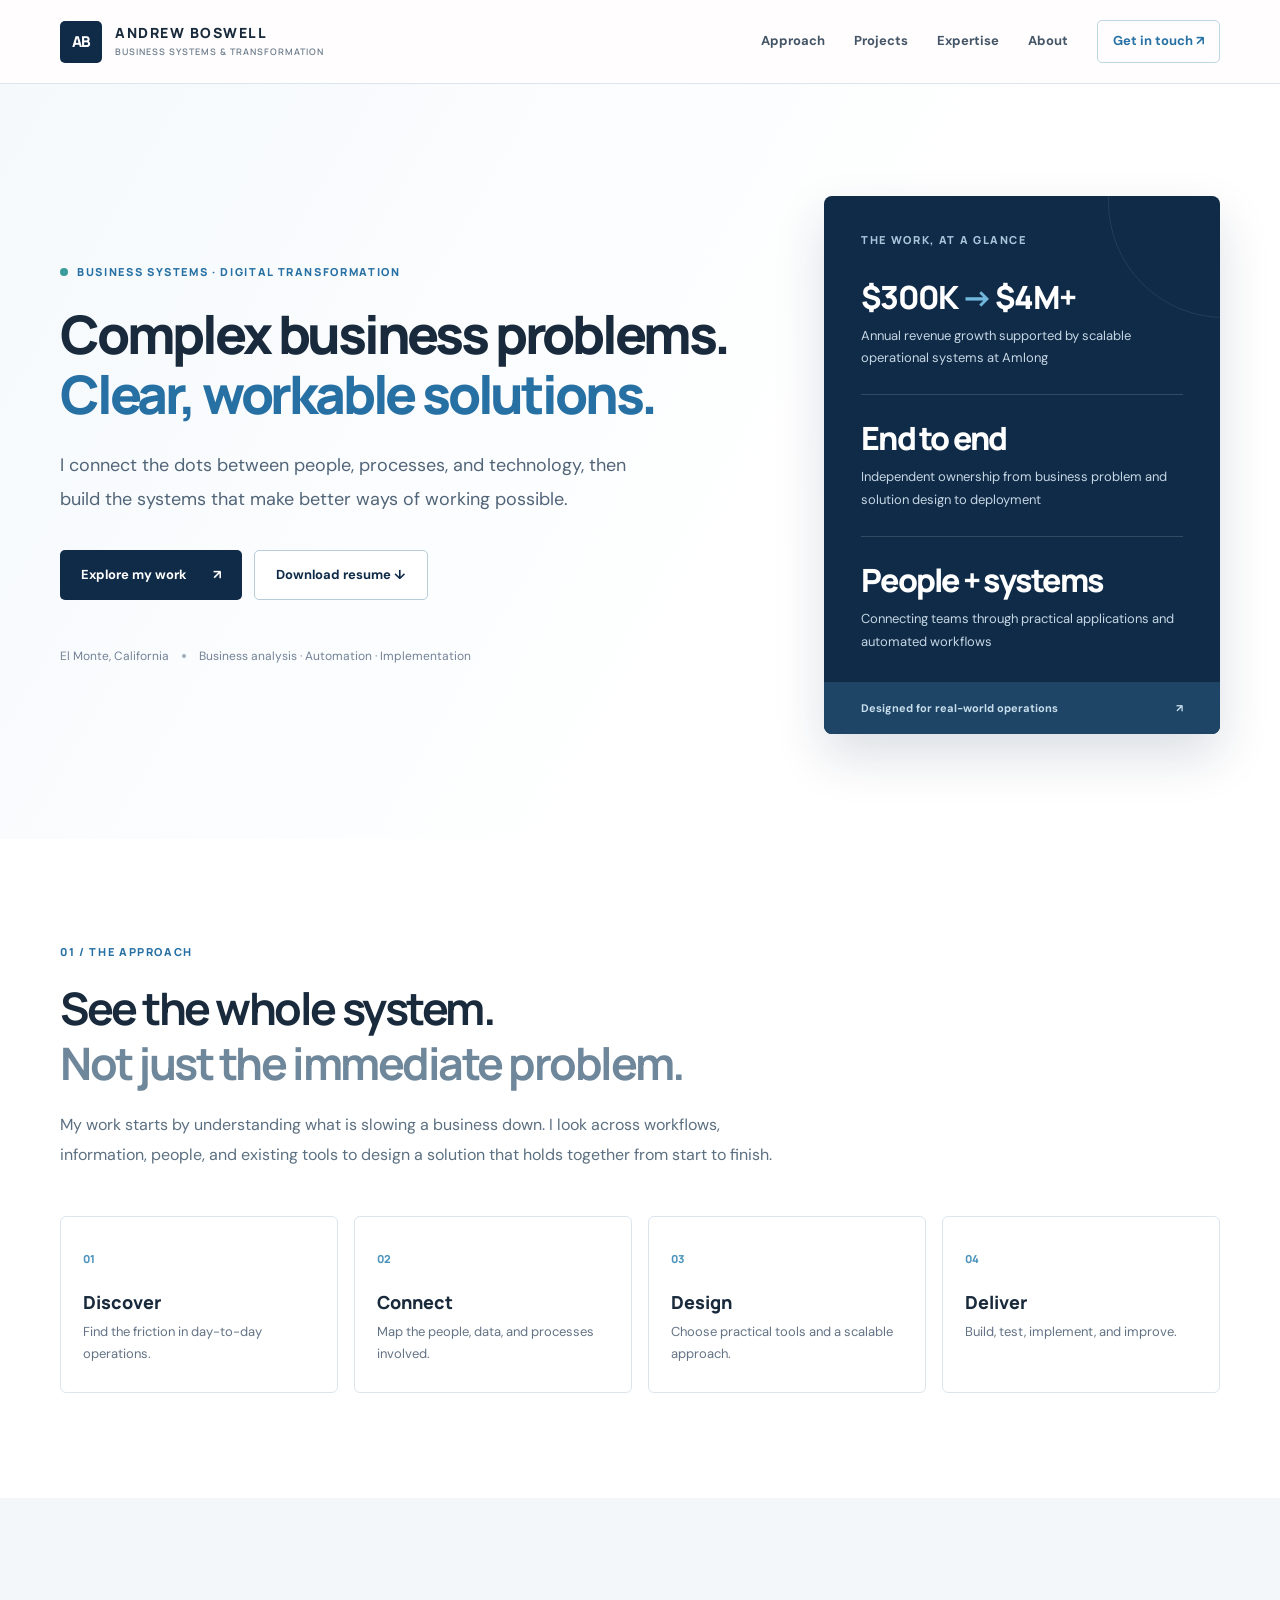
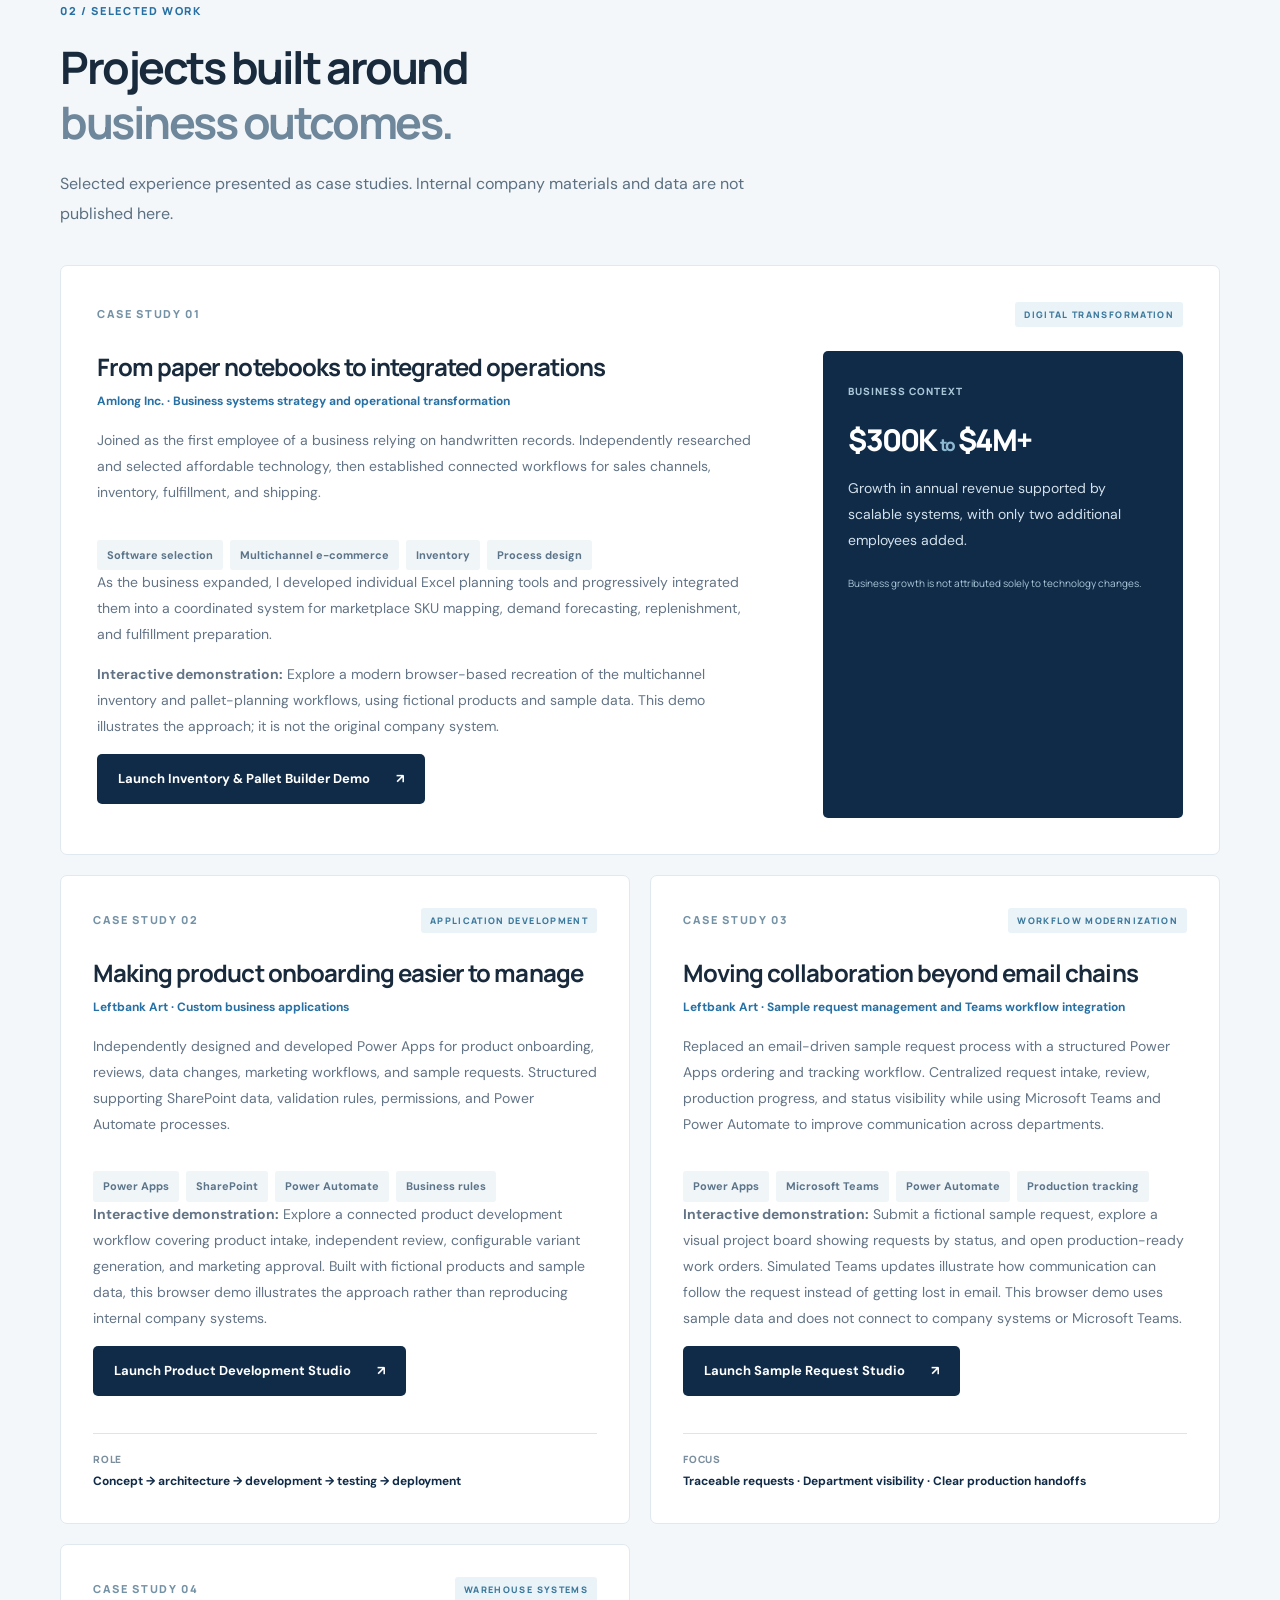
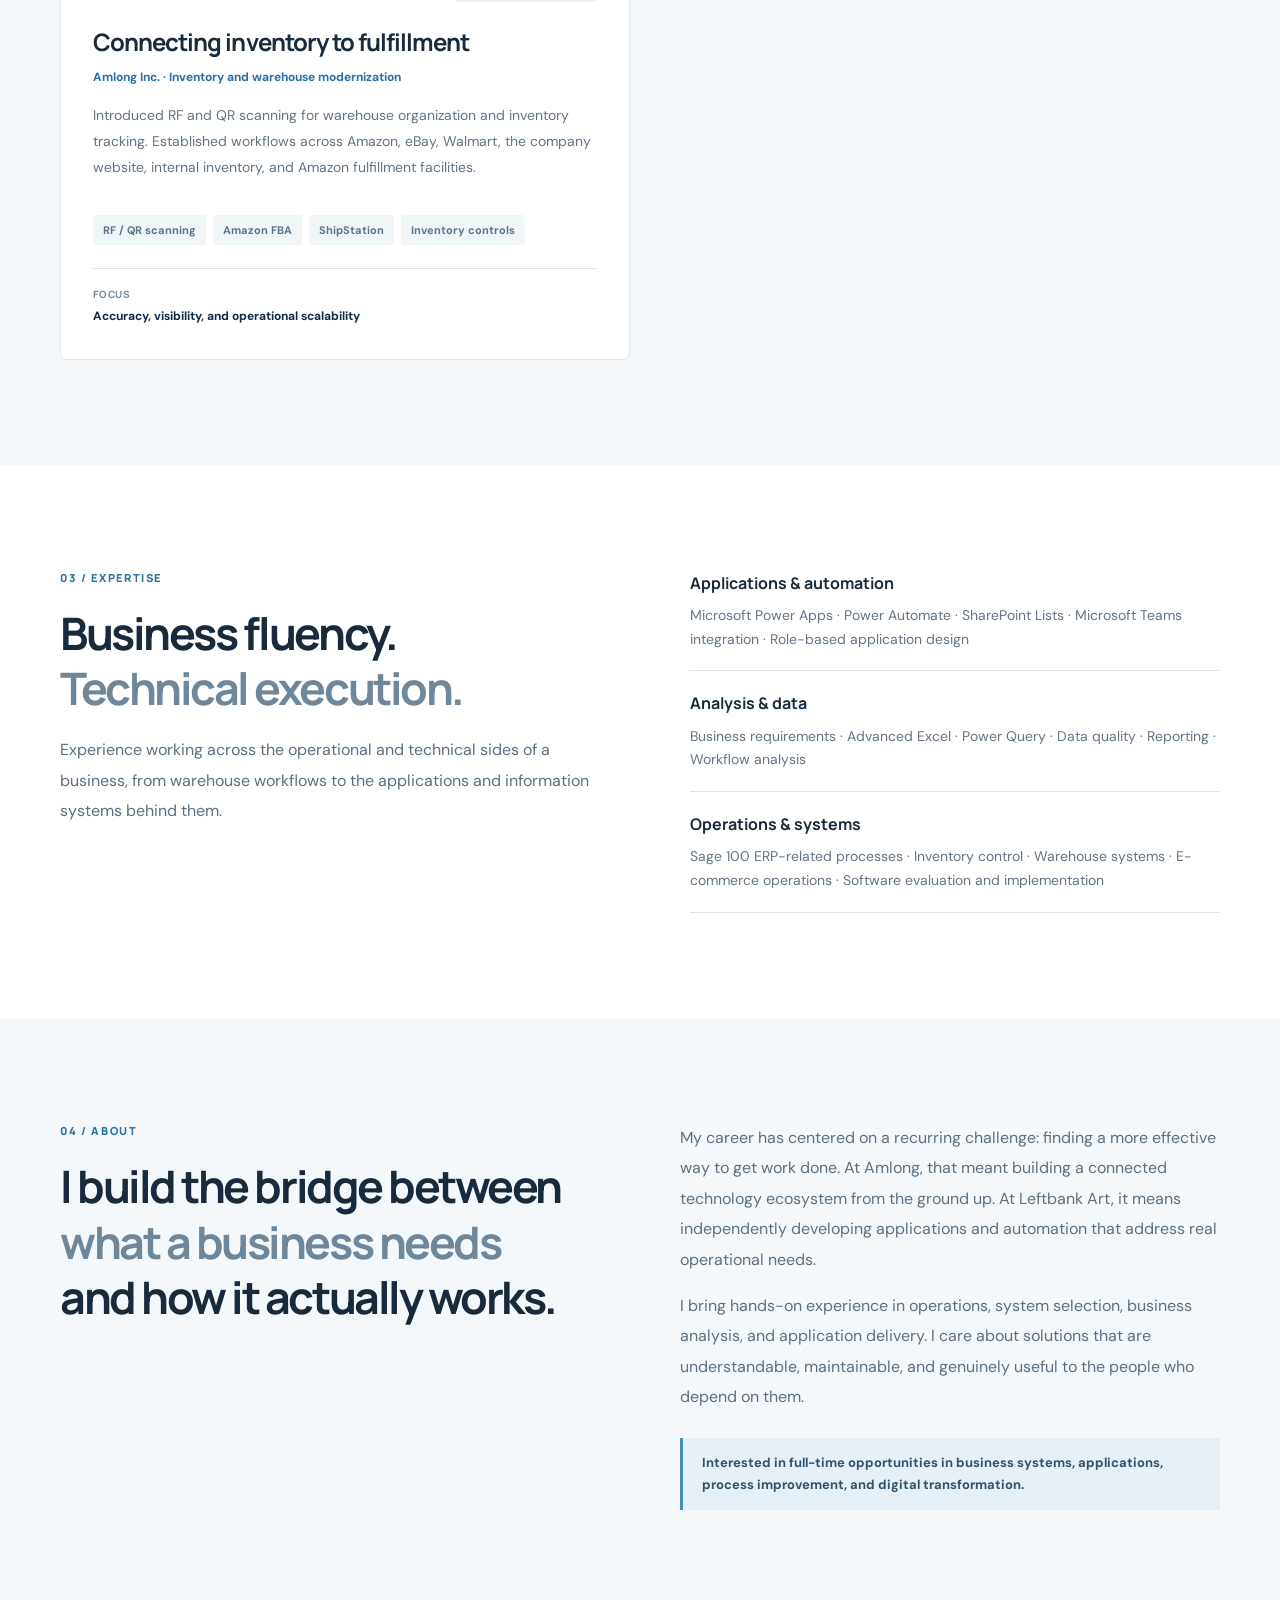
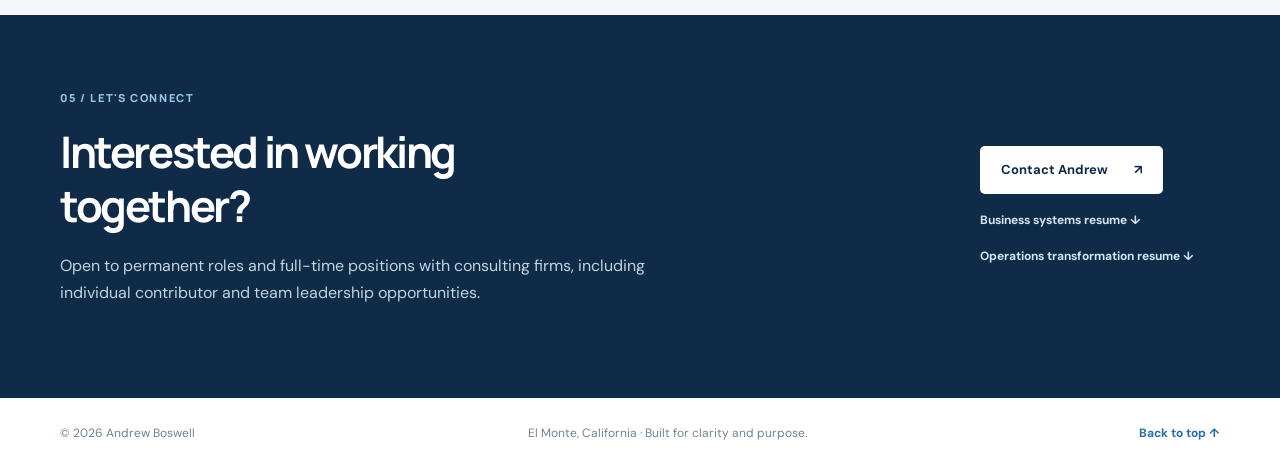
==== commit 9dd6cae7: "Add third demo to site" ====
--- a/index.html
+++ b/index.html
@@ -23,7 +23,7 @@
 <section id="work" class="section work"><div class="shell"><div class="section-heading compact"><span class="kicker">02 / SELECTED WORK</span><h2>Projects built around<br><span>business outcomes.</span></h2><p>Selected experience presented as case studies. Internal company materials and data are not published here.</p></div><div class="projects">
 <article class="project featured"><div class="project-top"><span class="project-index">CASE STUDY 01</span><span class="project-tag">DIGITAL TRANSFORMATION</span></div><div class="project-body"><div><h3>From paper notebooks to integrated operations</h3><p class="project-lede">Amlong Inc. · Business systems strategy and operational transformation</p><p>Joined as the first employee of a business relying on handwritten records. Independently researched and selected affordable technology, then established connected workflows for sales channels, inventory, fulfillment, and shipping.</p><div class="tags"><span>Software selection</span><span>Multichannel e-commerce</span><span>Inventory</span><span>Process design</span></div><p>As the business expanded, I developed individual Excel planning tools and progressively integrated them into a coordinated system for marketplace SKU mapping, demand forecasting, replenishment, and fulfillment preparation.</p><p><strong>Interactive demonstration:</strong> Explore a modern browser-based recreation of the multichannel inventory and pallet-planning workflows, using fictional products and sample data. This demo illustrates the approach; it is not the original company system.</p><p><a class="button primary" href="inventory-demo/" target="_blank" rel="noopener noreferrer">Launch Inventory &amp; Pallet Builder Demo <span aria-hidden="true">↗</span></a></p></div><div class="outcome"><small>BUSINESS CONTEXT</small><strong>$300K <span>to</span> $4M+</strong><p>Growth in annual revenue supported by scalable systems, with only two additional employees added.</p><small class="fineprint">Business growth is not attributed solely to technology changes.</small></div></div></article>
 <article class="project"><div class="project-top"><span class="project-index">CASE STUDY 02</span><span class="project-tag">APPLICATION DEVELOPMENT</span></div><h3>Making product onboarding easier to manage</h3><p class="project-lede">Leftbank Art · Custom business applications</p><p>Independently designed and developed Power Apps for product onboarding, reviews, data changes, marketing workflows, and sample requests. Structured supporting SharePoint data, validation rules, permissions, and Power Automate processes.</p><div class="tags"><span>Power Apps</span><span>SharePoint</span><span>Power Automate</span><span>Business rules</span></div><p><strong>Interactive demonstration:</strong> Explore a connected product development workflow covering product intake, independent review, configurable variant generation, and marketing approval. Built with fictional products and sample data, this browser demo illustrates the approach rather than reproducing internal company systems.</p><p><a class="button primary" href="product-suite-demo/" target="_blank" rel="noopener noreferrer">Launch Product Development Studio <span aria-hidden="true">↗</span></a></p><div class="project-result">ROLE <strong>Concept → architecture → development → testing → deployment</strong></div></article>
-<article class="project"><div class="project-top"><span class="project-index">CASE STUDY 03</span><span class="project-tag">WORKFLOW MODERNIZATION</span></div><h3>Moving collaboration beyond email chains</h3><p class="project-lede">Leftbank Art · Teams and workflow integration</p><p>Integrating Power Apps into Microsoft Teams and building Power Automate notifications that bring updates into shared workspaces, reducing reliance on fragmented email conversations and making project information easier to find.</p><div class="tags"><span>Microsoft Teams</span><span>Power Automate</span><span>Notifications</span><span>Collaboration</span></div><div class="project-result">STATUS <strong>Integration work in progress</strong></div></article>
+<article class="project"><div class="project-top"><span class="project-index">CASE STUDY 03</span><span class="project-tag">WORKFLOW MODERNIZATION</span></div><h3>Moving collaboration beyond email chains</h3><p class="project-lede">Leftbank Art · Sample request management and Teams workflow integration</p><p>Replaced an email-driven sample request process with a structured Power Apps ordering and tracking workflow. Centralized request intake, review, production progress, and status visibility while using Microsoft Teams and Power Automate to improve communication across departments.</p><div class="tags"><span>Power Apps</span><span>Microsoft Teams</span><span>Power Automate</span><span>Production tracking</span></div><p><strong>Interactive demonstration:</strong> Submit a fictional sample request, explore a visual project board showing requests by status, and open production-ready work orders. Simulated Teams updates illustrate how communication can follow the request instead of getting lost in email. This browser demo uses sample data and does not connect to company systems or Microsoft Teams.</p><p><a class="button primary" href="sample-request-demo/" target="_blank" rel="noopener noreferrer">Launch Sample Request Studio <span aria-hidden="true">↗</span></a></p><div class="project-result">FOCUS <strong>Traceable requests · Department visibility · Clear production handoffs</strong></div></article>
 <article class="project"><div class="project-top"><span class="project-index">CASE STUDY 04</span><span class="project-tag">WAREHOUSE SYSTEMS</span></div><h3>Connecting inventory to fulfillment</h3><p class="project-lede">Amlong Inc. · Inventory and warehouse modernization</p><p>Introduced RF and QR scanning for warehouse organization and inventory tracking. Established workflows across Amazon, eBay, Walmart, the company website, internal inventory, and Amazon fulfillment facilities.</p><div class="tags"><span>RF / QR scanning</span><span>Amazon FBA</span><span>ShipStation</span><span>Inventory controls</span></div><div class="project-result">FOCUS <strong>Accuracy, visibility, and operational scalability</strong></div></article>
 </div></div></section>
 <section id="expertise" class="section expertise"><div class="shell expertise-grid"><div><span class="kicker">03 / EXPERTISE</span><h2>Business fluency.<br><span>Technical execution.</span></h2><p>Experience working across the operational and technical sides of a business, from warehouse workflows to the applications and information systems behind them.</p></div><div class="skill-groups"><div><h3>Applications & automation</h3><p>Microsoft Power Apps · Power Automate · SharePoint Lists · Microsoft Teams integration · Role-based application design</p></div><div><h3>Analysis & data</h3><p>Business requirements · Advanced Excel · Power Query · Data quality · Reporting · Workflow analysis</p></div><div><h3>Operations & systems</h3><p>Sage 100 ERP-related processes · Inventory control · Warehouse systems · E-commerce operations · Software evaluation and implementation</p></div></div></div></section>
